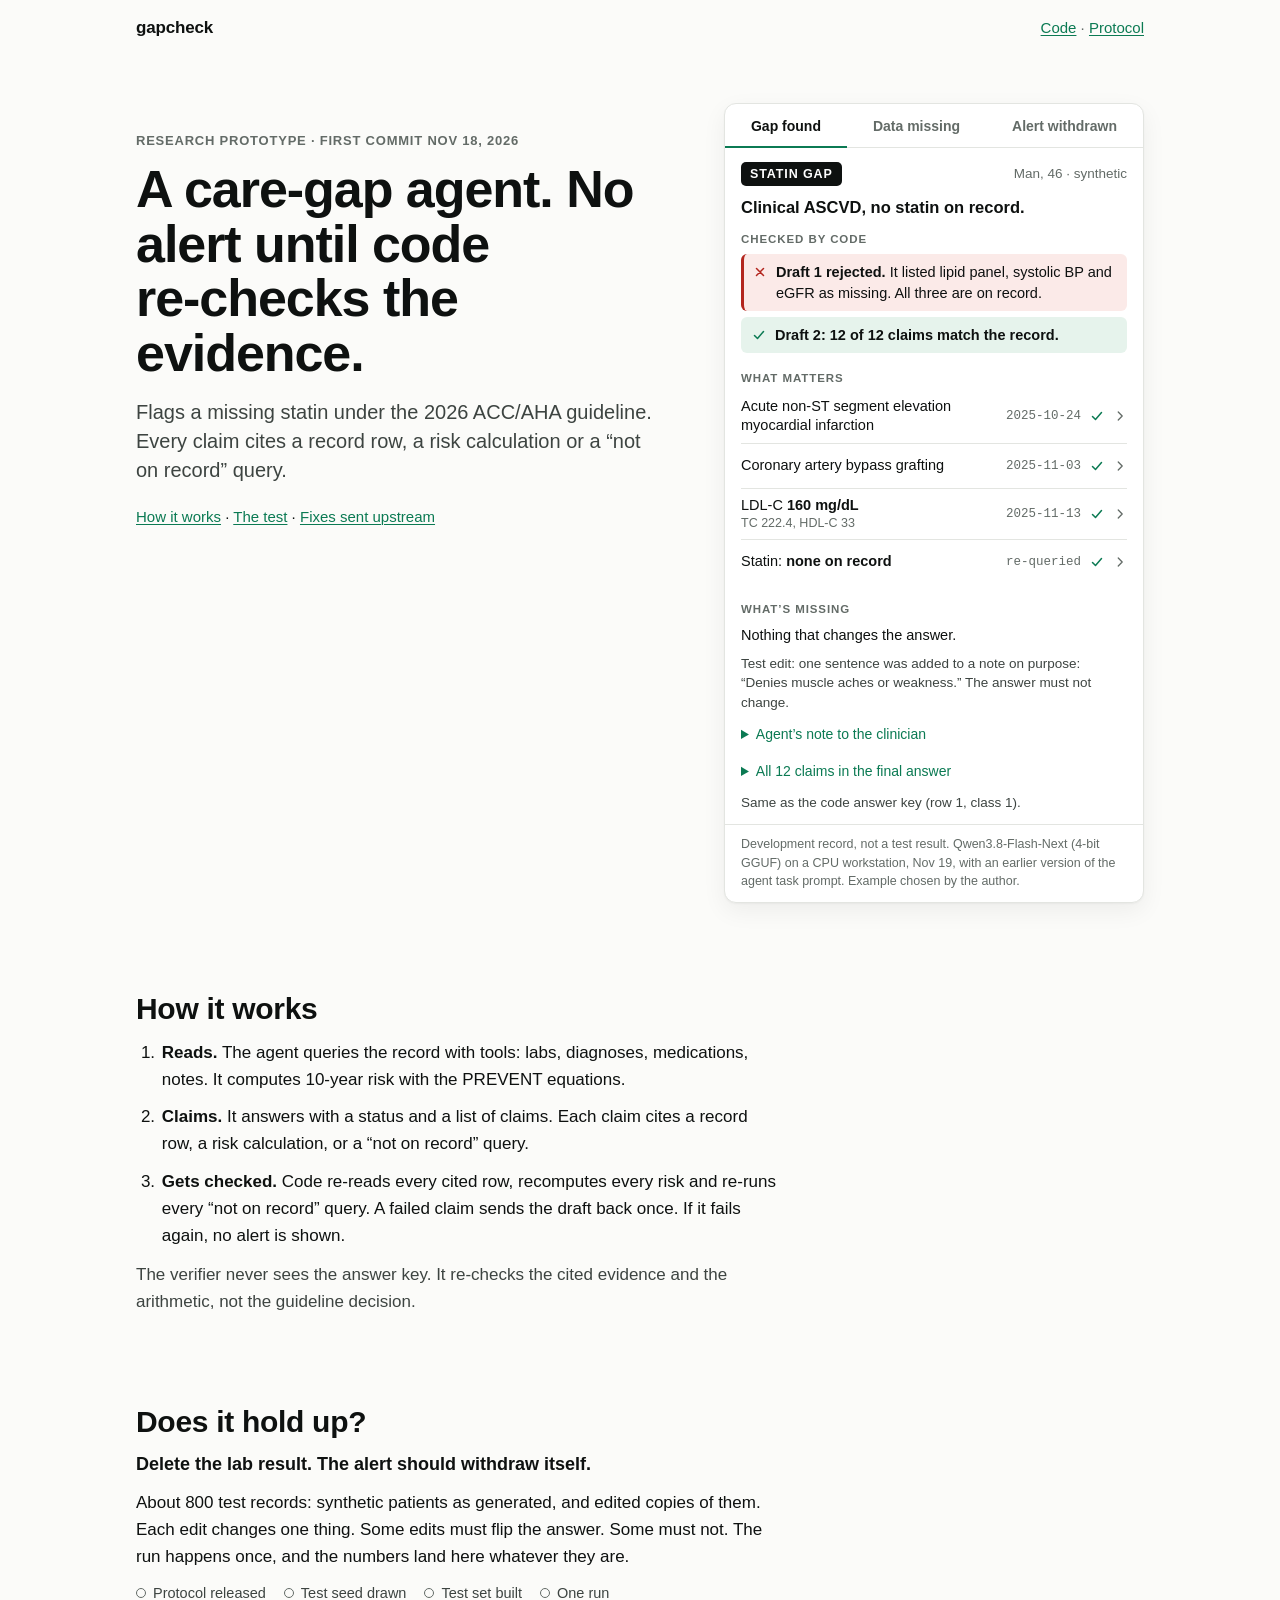
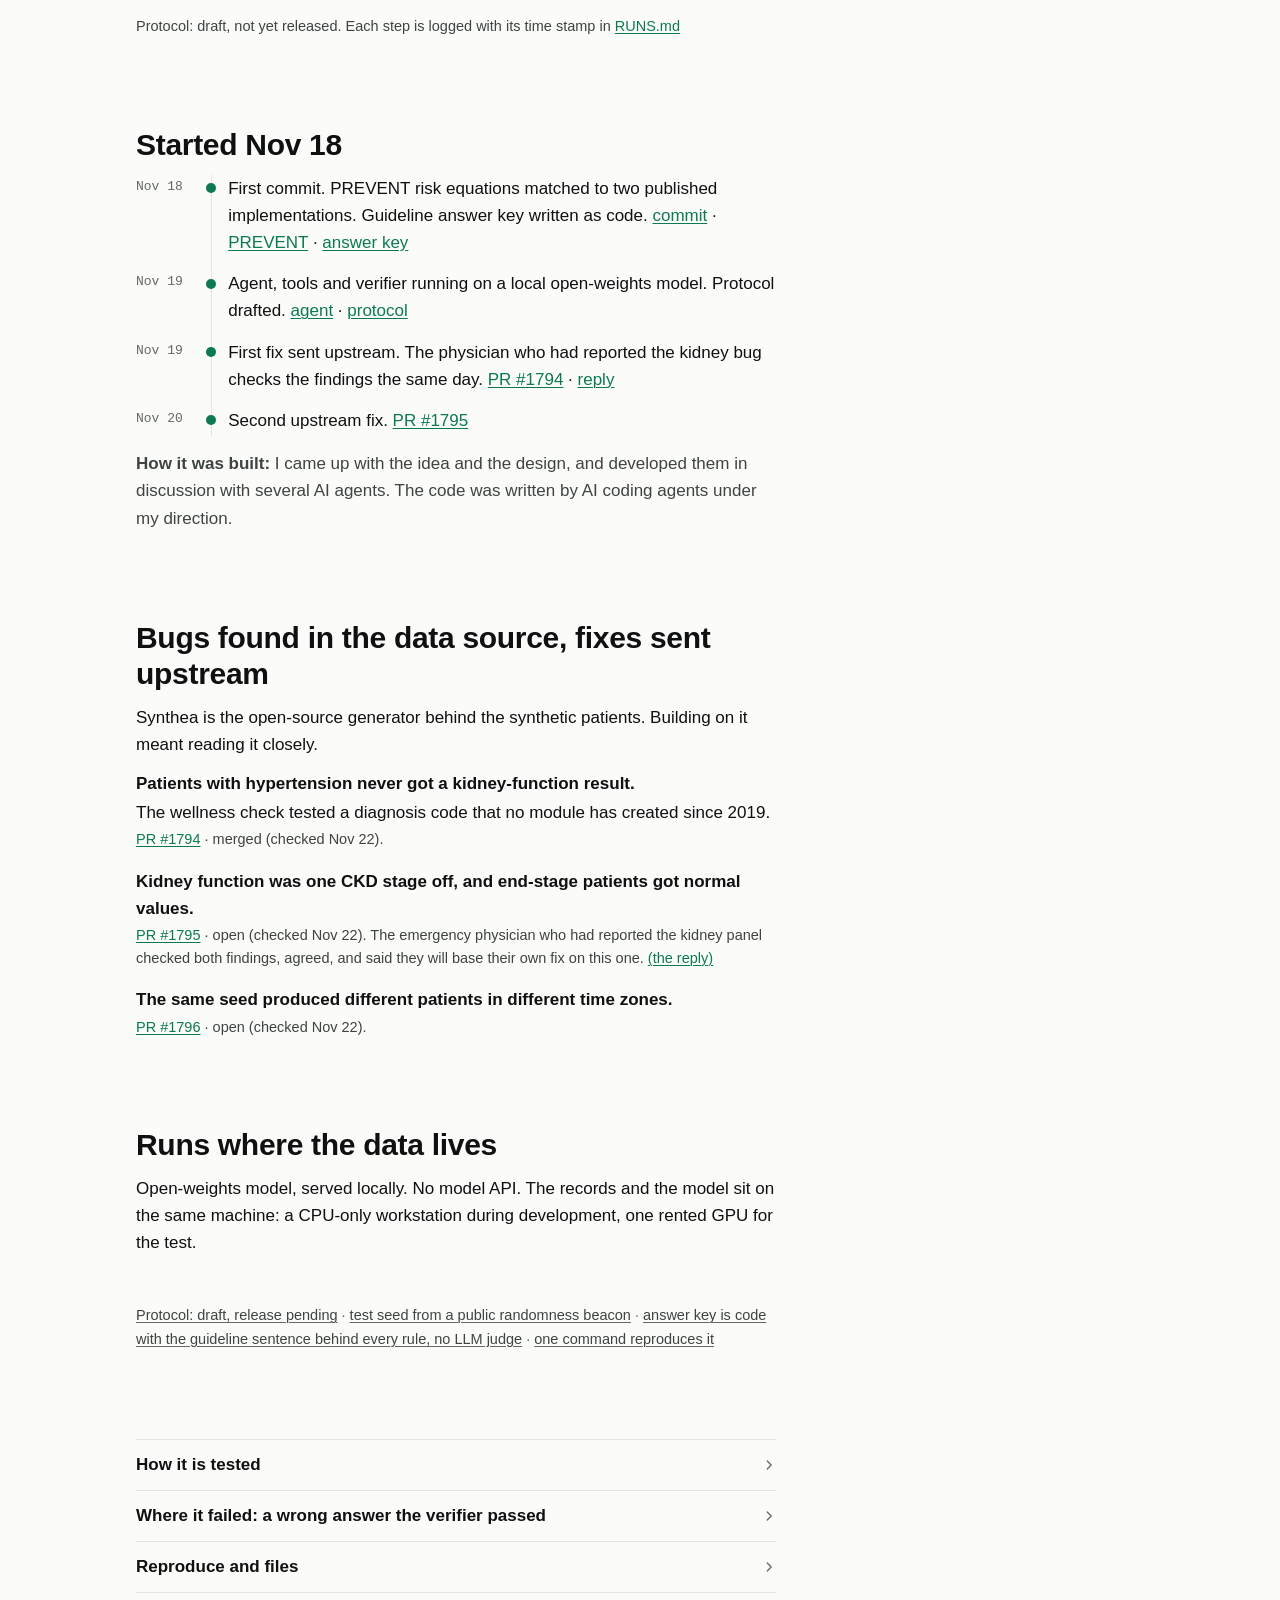
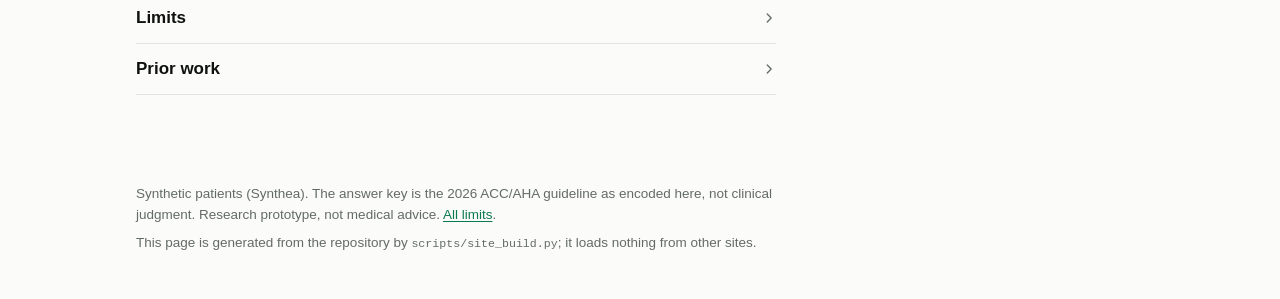
==== index.html @ f31252f8 "Project page built from main at f2f30d9 (scripts/site_build.py --strict --public)" ====
<!doctype html>
<html lang="en" data-state="preview">
<head>
<meta charset="utf-8">
<meta name="viewport" content="width=device-width, initial-scale=1">
<link rel="icon" href="data:,">
<title>gapcheck: A care-gap agent. No alert until code re-checks the evidence.</title>
<meta name="description" content="Flags a missing statin under the 2026 ACC/AHA guideline. Every claim cites a record row, a risk calculation or a “not on record” query.">
<meta name="color-scheme" content="light dark">
<meta property="og:type" content="website">
<meta property="og:title" content="A care-gap agent. No alert until code re-checks the evidence.">
<meta property="og:description" content="Flags a missing statin under the 2026 ACC/AHA guideline. Every claim cites a record row, a risk calculation or a “not on record” query.">
<meta property="og:url" content="https://starriet9.github.io/gapcheck/">
<meta property="og:image" content="https://starriet9.github.io/gapcheck/og.png">
<meta name="twitter:card" content="summary_large_image">
<style>
/* gapcheck page. System fonts; one accent (green = checked by code); red only for a
   rejected draft. Light and dark. Phone first. */
:root {
  color-scheme: light;
  --bg: #fbfbf9; --surface: #ffffff; --ink: #0e1110; --ink-2: #3d4441; --muted: #636b67;
  --line: #e3e5e1; --acc: #0b7a53; --acc-soft: #e6f3ec; --rej: #b3261e; --rej-soft: #fbeae8;
  --shadow: 0 1px 2px rgba(0,0,0,.04), 0 8px 24px rgba(0,0,0,.06);
  --f1-ink: #0e1110; --f1-ink2: #3d4441; --f1-rule: #d9dbd6; --f1-grid: #ecedea;
  --f1-R1: #6b6b6b; --f1-L1: #2a78d6; --f1-A1: #eb6834; --f1-A2: #1baf7a;
  --sans: -apple-system, BlinkMacSystemFont, "Segoe UI", Roboto, "Helvetica Neue", Arial, sans-serif;
  --mono: ui-monospace, SFMono-Regular, Menlo, Consolas, "Liberation Mono", monospace;
}
@media (prefers-color-scheme: dark) {
  :root:not([data-theme="light"]) {
    color-scheme: dark;
    --bg: #0e1110; --surface: #161a18; --ink: #eef1ee; --ink-2: #c3c9c5; --muted: #98a19c;
    --line: #2a302d; --acc: #57d19b; --acc-soft: #12301f; --rej: #ff8a80; --rej-soft: #3a1614;
    --shadow: none;
    --f1-ink: #eef1ee; --f1-ink2: #c3c9c5; --f1-rule: #343a37; --f1-grid: #222725;
    --f1-R1: #a2a29d; --f1-L1: #3987e5; --f1-A1: #d95926; --f1-A2: #199e70;
  }
}
:root[data-theme="dark"] {
  color-scheme: dark;
  --bg: #0e1110; --surface: #161a18; --ink: #eef1ee; --ink-2: #c3c9c5; --muted: #98a19c;
  --line: #2a302d; --acc: #57d19b; --acc-soft: #12301f; --rej: #ff8a80; --rej-soft: #3a1614;
  --shadow: none;
  --f1-ink: #eef1ee; --f1-ink2: #c3c9c5; --f1-rule: #343a37; --f1-grid: #222725;
  --f1-R1: #a2a29d; --f1-L1: #3987e5; --f1-A1: #d95926; --f1-A2: #199e70;
}

*, *::before, *::after { box-sizing: border-box; }
html { -webkit-text-size-adjust: 100%; }
body {
  margin: 0; background: var(--bg); color: var(--ink);
  font: 16.5px/1.55 var(--sans); overflow-wrap: break-word;
}
a { color: var(--acc); text-underline-offset: 2px; text-decoration-thickness: 1px; }
a:hover { text-decoration-thickness: 2px; }
a:focus-visible, button:focus-visible, summary:focus-visible, [tabindex]:focus-visible {
  outline: 2px solid var(--acc); outline-offset: 2px; border-radius: 4px;
}
code { font-family: var(--mono); font-size: 0.86em; }
.wrap { max-width: 1040px; margin: 0 auto; padding: 0 16px; }
.skip { position: absolute; left: -9999px; }
.skip:focus { left: 16px; top: 8px; background: var(--surface); padding: 4px 8px; z-index: 2; }
.sr { position: absolute; width: 1px; height: 1px; overflow: hidden; clip: rect(0 0 0 0); white-space: nowrap; }
.muted { color: var(--muted); }
.small { font-size: 14.5px; color: var(--ink-2); }

/* header */
.top .wrap { display: flex; align-items: baseline; gap: 4px 16px; padding-top: 14px; padding-bottom: 6px; }
.brand { font-weight: 800; color: var(--ink); text-decoration: none; margin-right: auto; letter-spacing: -0.01em; }
.top nav { font-size: 15px; color: var(--muted); }

/* hero */
.hero { padding-top: 18px; }
.eyebrow { font-size: 13px; font-weight: 600; text-transform: uppercase; letter-spacing: 0.06em;
  color: var(--muted); margin: 0 0 10px; }
.eyebrow span { white-space: nowrap; }
h1 { font-size: 34px; line-height: 1.08; font-weight: 800; letter-spacing: -0.02em; margin: 0 0 12px; }
.sub { font-size: 18px; line-height: 1.45; color: var(--ink-2); margin: 0 0 20px; }
.hero-links { display: none; font-size: 15px; }

/* card */
.card { background: var(--surface); border: 1px solid var(--line); border-radius: 12px;
  box-shadow: var(--shadow); overflow: hidden; }
.tabs { display: none; }
.card.js .tabs { display: flex; border-bottom: 1px solid var(--line); }
.tab { flex: 1 1 auto; min-width: 0; min-height: 44px; padding: 10px 6px 8px; margin-bottom: -1px;
  font: 600 14px/1.2 var(--sans); color: var(--muted); background: none; border: 0;
  border-bottom: 2px solid transparent; cursor: pointer; }
.tab[aria-selected="true"] { color: var(--ink); border-bottom-color: var(--acc); }
.tab.warn[aria-selected="true"] { color: var(--rej); border-bottom-color: var(--rej); }
.panel { padding: 14px 16px 0; }
.card:not(.js) .panel + .panel { border-top: 1px solid var(--line); }
.card.js .panel[hidden] { display: none; }
.panel-title { font-size: 13px; font-weight: 700; text-transform: uppercase; letter-spacing: 0.06em;
  color: var(--muted); margin: 0 0 10px; }
.card.js .panel-title { position: absolute; width: 1px; height: 1px; overflow: hidden; clip: rect(0 0 0 0); }
.alert-head { display: flex; justify-content: space-between; align-items: center; gap: 8px; }
.pill { background: var(--ink); color: var(--surface); font: 700 12.5px/1 var(--sans);
  letter-spacing: 0.07em; text-transform: uppercase; padding: 6px 9px 5px; border-radius: 5px; white-space: nowrap; }
.who { font-size: 13.5px; color: var(--muted); text-align: right; }
.summary { font-size: 16.5px; font-weight: 650; line-height: 1.35; margin: 10px 0 12px; }
.summary.warn { color: var(--rej); }
.band, .sec { font-size: 11.5px; font-weight: 700; text-transform: uppercase; letter-spacing: 0.08em;
  color: var(--muted); margin: 0 0 6px; }
.sec { margin: 16px 0 2px; }
.checked { margin: 0; }
.chks { list-style: none; margin: 0; padding: 0; display: grid; gap: 6px; }
.chk { display: flex; gap: 8px; align-items: flex-start; padding: 8px 10px; border-radius: 6px;
  font-size: 14.5px; line-height: 1.4; }
.chk strong { font-weight: 650; }
.chk.rej { background: var(--rej-soft); border-left: 3px solid var(--rej); padding-left: 8px; }
.chk.rej .i { color: var(--rej); }
.chk.ok { background: var(--acc-soft); }
.chk.ok .i { color: var(--acc); }
.i { width: 16px; height: 16px; flex: none; margin-top: 2px; }
.ev { list-style: none; margin: 0; padding: 0; }
.ev > li { border-top: 1px solid var(--line); }
.ev > li:first-child { border-top: 0; }
.ev summary, .fold > summary { list-style: none; cursor: pointer; }
.ev summary::-webkit-details-marker, .fold > summary::-webkit-details-marker { display: none; }
.ev summary { display: flex; align-items: center; gap: 8px; min-height: 44px; padding: 7px 0; }
.ev-name { flex: 1 1 auto; min-width: 0; font-size: 14.5px; line-height: 1.35; }
.ev-name b { font-weight: 700; }
.ev-extra { display: block; font-size: 12.5px; color: var(--muted); }
.ev-when { font: 12.5px/1.3 var(--mono); color: var(--muted); white-space: nowrap; }
.i.okc { color: var(--acc); margin-top: 0; }
.i.noc { color: var(--rej); margin-top: 0; }
.i.chev { width: 14px; height: 14px; color: var(--muted); margin-top: 0; }
details[open] > summary .chev { transform: rotate(90deg); }
.ev-more { padding: 0 0 10px; font-size: 13.5px; color: var(--ink-2); }
.ev-more p { margin: 4px 0; }
.ev-more .meta { font: 12px/1.4 var(--mono); color: var(--muted); }
.rows { list-style: none; margin: 2px 0; padding: 0; }
.rows li { margin: 2px 0; }
.rows code, .ev-more code { font-size: 12px; overflow-wrap: anywhere; }
.flag { color: var(--ink-2); }
.miss { font-size: 14.5px; margin: 6px 0; line-height: 1.45; }
.before, .edit, .key { font-size: 13.5px; color: var(--ink-2); margin: 8px 0; line-height: 1.45; }
.key.warn strong { color: var(--rej); }
details.sub { margin: 8px 0; font-size: 14px; }
details.sub > summary { cursor: pointer; color: var(--acc); padding: 4px 0; }
blockquote { margin: 4px 0 8px; padding: 8px 10px; border-left: 3px solid var(--line); background: var(--bg);
  font-size: 14px; line-height: 1.5; color: var(--ink-2); }
.claims { list-style: none; margin: 4px 0; padding: 0; }
.claims li { display: flex; gap: 6px; align-items: flex-start; padding: 2px 0; font-size: 13.5px; }
.claims .i { margin-top: 2px; }
.tag { font: 11px var(--mono); color: var(--muted); letter-spacing: 0.03em; }
.prov { font-size: 12.5px; line-height: 1.45; color: var(--muted); margin: 12px -16px 0; padding: 10px 16px 12px;
  border-top: 1px solid var(--line); }

/* sections */
.body > * { max-width: 40rem; }
.s { margin-top: 56px; }
.s-tight { margin-top: 40px; }
h2 { font-size: 24px; line-height: 1.2; font-weight: 750; letter-spacing: -0.01em; margin: 0 0 12px; }
h3 { font-size: 16.5px; margin: 16px 0 4px; }
p { margin: 0 0 12px; }
.how { padding-left: 1.4em; margin: 0 0 12px; }
.how li { margin: 0 0 10px; padding-left: 2px; }
.note { color: var(--ink-2); }
.lead { font-size: 18px; font-weight: 650; line-height: 1.4; }
.steps { list-style: none; margin: 4px 0 10px; padding: 0; display: flex; flex-wrap: wrap; gap: 6px 18px; font-size: 14.5px; color: var(--ink-2); }
.steps .dot { display: inline-block; width: 10px; height: 10px; border-radius: 50%; margin-right: 7px;
  border: 1.5px solid var(--muted); vertical-align: 0; }
.steps .done .dot { background: var(--acc); border-color: var(--acc); }
.tl { list-style: none; margin: 4px 0 14px; padding: 0; }
.tl li { display: grid; grid-template-columns: 3.6em 1fr; column-gap: 14px; }
.tl time { font: 13px/1.7 var(--mono); color: var(--muted); padding-top: 1px; }
.tl li > span { position: relative; border-left: 1.5px solid var(--line); padding: 0 0 14px 16px; }
.tl li:last-child > span { padding-bottom: 2px; }
.tl li > span::before { content: ""; position: absolute; left: -5.75px; top: 0.5em; width: 10px; height: 10px;
  border-radius: 50%; background: var(--acc); }
.disclose { color: var(--ink-2); }
.up { list-style: none; margin: 0 0 12px; padding: 0; }
.up li { margin: 0 0 16px; }
.up-f { font-weight: 650; margin: 0 0 2px; }
.up-d { margin: 0 0 2px; }
.up-m { font-size: 14.5px; color: var(--ink-2); margin: 0; }
.rigor { margin-top: 48px; font-size: 14.5px; line-height: 1.6; color: var(--muted); }
.rigor a { color: var(--ink-2); text-decoration-color: var(--muted); }
.tiles { list-style: none; margin: 8px 0 14px; padding: 0; }
.tiles li { display: grid; grid-template-columns: auto 1fr; column-gap: 14px; align-items: baseline; padding: 10px 0; }
.big { font: 800 40px/1 var(--sans); font-variant-numeric: tabular-nums; letter-spacing: -0.02em; white-space: nowrap; }
.of { font-size: 0.42em; font-weight: 600; color: var(--muted); letter-spacing: 0; }
.txt { font-size: 15px; line-height: 1.4; }
.rate { display: block; font-size: 13.5px; color: var(--muted); }
.vs { display: block; font-size: 13.5px; color: var(--ink-2); }
.primary { font-size: 15.5px; }
.rows3 { width: 100%; border-collapse: collapse; margin: 12px 0 8px; font-size: 15px; }
.rows3 th, .rows3 td { text-align: left; vertical-align: top; padding: 8px 10px 8px 0; border-top: 1px solid var(--line); }
.rows3 thead th { font-size: 13.5px; font-weight: 650; color: var(--ink-2); border-top: 0; }
.rows3 tbody th { font-weight: 650; }
.rows3 tbody th .small { display: block; font-weight: 400; }
.rows3 .rl, .rows3 .ff { display: block; }
.rows3 td { font-variant-numeric: tabular-nums; }
.weak { font-size: 15px; margin: 6px 0 12px; }
@media (max-width: 39.99rem) {
  .rows3 thead { display: none; }
  .rows3, .rows3 tbody, .rows3 tr, .rows3 th, .rows3 td { display: block; }
  .rows3 tr { border-top: 1px solid var(--line); padding: 8px 0; }
  .rows3 th, .rows3 td { border-top: 0; padding: 2px 0; }
  .rows3 td::before { content: attr(data-l) ": "; color: var(--muted); }
}
figure { margin: 8px 0; }
figure svg { width: 100%; max-width: 30rem; height: auto; display: block; }
figure svg text { font-family: var(--sans); }
.figure1 .f1t, .figure1 .f1l { font-size: 13.5px; }
.figure1 .f1g { font-size: 14px; }
.figure1 .f1a { font-size: 12.5px; }
figcaption { font-size: 14px; color: var(--ink-2); }
.user { border: 1.5px dashed var(--rej); color: var(--rej); border-radius: 6px; padding: 8px 10px;
  font-size: 14.5px; margin: 8px 0 12px; }
.user::before { content: "To be written by the author: "; font-weight: 700; }
ul.plain { padding-left: 1.2em; margin: 6px 0; }
ul.plain li { margin: 4px 0; }
.refs li { font-size: 14.5px; }
pre { background: var(--surface); border: 1px solid var(--line); border-radius: 6px; padding: 10px 12px;
  overflow-x: auto; font: 13.5px/1.5 var(--mono); }

/* folded detail */
.more { margin-top: 56px; }
.fold { border-top: 1px solid var(--line); }
.fold:last-child { border-bottom: 1px solid var(--line); }
.fold > summary { display: flex; align-items: center; justify-content: space-between; gap: 8px;
  min-height: 50px; padding: 8px 0; font-weight: 650; font-size: 17px; }
.fold-body { padding: 0 0 16px; }
.fold-body > p:first-child { margin-top: 0; }

footer { margin-top: 56px; padding: 0 0 40px; font-size: 13.5px; color: var(--muted); }
footer p { margin: 0 0 6px; max-width: 40rem; }

@media (prefers-reduced-motion: no-preference) {
  .card.js .panel:not([hidden]) { animation: fade 150ms ease-out; }
  .chev { transition: transform 150ms; }
}
@keyframes fade { from { opacity: 0.4; } to { opacity: 1; } }

@media (min-width: 40rem) {
  body { font-size: 17px; line-height: 1.6; }
  .tiles { display: grid; grid-template-columns: repeat(auto-fit, minmax(12rem, 1fr)); gap: 20px; }
  .tiles li { display: block; padding: 0; }
  .big { display: block; font-size: 48px; margin-bottom: 8px; }
}
@media (min-width: 960px) {
  .hero { display: grid; grid-template-columns: minmax(0, 1fr) 420px; column-gap: 64px; align-items: start; padding-top: 56px; }
  .hero-text { padding-top: 28px; }
  h1 { font-size: 52px; line-height: 1.05; margin-bottom: 18px; }
  .sub { font-size: 20px; }
  .hero-links { display: block; }
  h2 { font-size: 30px; }
  .s { margin-top: 88px; }
  .s-tight { margin-top: 56px; }
  .more, footer { margin-top: 88px; }
}
@media print {
  .card .tabs { display: none !important; }
  .card .panel[hidden] { display: block !important; }
  .card { box-shadow: none; }
}
</style>
</head>
<body>
<svg width="0" height="0" style="position:absolute" aria-hidden="true" focusable="false">
<symbol id="i-ok" viewBox="0 0 16 16"><path d="M3.5 8.5l3 3 6-7" fill="none" stroke="currentColor" stroke-width="1.5" stroke-linecap="round" stroke-linejoin="round"/></symbol>
<symbol id="i-no" viewBox="0 0 16 16"><path d="M4.5 4.5l7 7M11.5 4.5l-7 7" fill="none" stroke="currentColor" stroke-width="1.5" stroke-linecap="round"/></symbol>
<symbol id="i-more" viewBox="0 0 16 16"><path d="M6 3.5l4.5 4.5L6 12.5" fill="none" stroke="currentColor" stroke-width="1.5" stroke-linecap="round" stroke-linejoin="round"/></symbol>
</svg>
<a class="skip" href="#main">Skip to content</a>
<header class="top"><div class="wrap"><a class="brand" href="https://starriet9.github.io/gapcheck/">gapcheck</a><nav aria-label="Links"><a href="https://github.com/starriet9/gapcheck">Code</a> · <a href="https://github.com/starriet9/gapcheck/blob/main/PROTOCOL.md">Protocol</a></nav></div></header>
<main id="main" class="wrap">
<section class="hero" aria-labelledby="h-title"><div class="hero-text"><p class="eyebrow"><span>Research prototype</span> · <span>first commit Nov 18, 2026</span></p><h1 id="h-title">A care‑gap agent. No alert until code re‑checks the evidence.</h1><p class="sub">Flags a missing statin under the 2026 ACC/AHA guideline. Every claim cites a record row, a risk calculation or a “not on record” query.</p><p class="hero-links"><a href="#how">How it works</a> · <a href="#test">The test</a> · <a href="#upstream">Fixes sent upstream</a></p></div><div class="hero-card"><div class="card" id="card" aria-label="Example care-gap alerts from development runs"><div class="tabs" role="tablist" aria-label="Example alerts"><button type="button" role="tab" class="tab" id="tab-gap" aria-controls="panel-gap" aria-selected="true" tabindex="0">Gap found</button><button type="button" role="tab" class="tab" id="tab-missing" aria-controls="panel-missing" aria-selected="false" tabindex="-1">Data missing</button><button type="button" role="tab" class="tab" id="tab-withdrawn" aria-controls="panel-withdrawn" aria-selected="false" tabindex="-1">Alert withdrawn</button></div><section class="panel" id="panel-gap" role="tabpanel" aria-labelledby="tab-gap"><h3 class="panel-title">1. Gap found</h3><div class="alert-head"><span class="pill">Statin gap</span><span class="who">Man, 46 · synthetic</span></div><p class="summary">Clinical ASCVD, no statin on record.</p><div class="checked"><p class="band">Checked by code</p><ul class="chks"><li class="chk rej"><svg class="i " aria-hidden="true" focusable="false"><use href="#i-no"/></svg><span><strong>Draft 1 rejected.</strong> It listed lipid panel, systolic BP and eGFR as missing. All three are on record.</span></li><li class="chk ok"><svg class="i " aria-hidden="true" focusable="false"><use href="#i-ok"/></svg><span><strong>Draft 2: 12 of 12 claims match the record.</strong></span></li></ul></div><p class="sec">What matters</p><ul class="ev"><li><details><summary><span class="ev-name">Acute non-ST segment elevation myocardial infarction</span><span class="ev-when">2025-10-24</span><svg class="i okc" aria-hidden="true" focusable="false"><use href="#i-ok"/></svg><span class="sr">verified</span><svg class="i chev" aria-hidden="true" focusable="false"><use href="#i-more"/></svg></summary><div class="ev-more"><p>Record rows cited:</p><ul class="rows"><li><code>cond_aa2a9c41d9fa00e9</code> Acute non-ST segment elevation myocardial infarction · 2025-10-24</li><li><code>cond_f1b45c714036694b</code> Myocardial infarction · 2025-10-24</li><li><code>cond_33565eb984a492af</code> History of coronary artery bypass grafting · 2025-11-03</li><li><code>proc_90da397fb810306c</code> Coronary artery bypass grafting · 2025-11-03</li><li>+ 1 more rows</li></ul><p class="meta">DOCUMENTED · verifier: row re-read</p></div></details></li><li><details><summary><span class="ev-name">Coronary artery bypass grafting</span><span class="ev-when">2025-11-03</span><svg class="i okc" aria-hidden="true" focusable="false"><use href="#i-ok"/></svg><span class="sr">verified</span><svg class="i chev" aria-hidden="true" focusable="false"><use href="#i-more"/></svg></summary><div class="ev-more"><p>Record rows cited:</p><ul class="rows"><li><code>cond_aa2a9c41d9fa00e9</code> Acute non-ST segment elevation myocardial infarction · 2025-10-24</li><li><code>cond_f1b45c714036694b</code> Myocardial infarction · 2025-10-24</li><li><code>cond_33565eb984a492af</code> History of coronary artery bypass grafting · 2025-11-03</li><li><code>proc_90da397fb810306c</code> Coronary artery bypass grafting · 2025-11-03</li><li>+ 1 more rows</li></ul><p class="meta">DOCUMENTED · verifier: row re-read</p></div></details></li><li><details><summary><span class="ev-name">LDL-C <b>160 mg/dL</b><span class="ev-extra">TC 222.4, HDL-C 33</span></span><span class="ev-when">2025-11-13</span><svg class="i okc" aria-hidden="true" focusable="false"><use href="#i-ok"/></svg><span class="sr">verified</span><svg class="i chev" aria-hidden="true" focusable="false"><use href="#i-more"/></svg></summary><div class="ev-more"><p>Record rows cited:</p><ul class="rows"><li><code>obs_7e6196525bb2891f</code> Cholesterol in LDL [Mass/volume] in Serum or Plasma by Direct assay · 160 mg/dL · 2025-11-13</li><li><code>obs_a9f582dd1e80a740</code> Cholesterol in HDL [Mass/volume] in Serum or Plasma · 33 mg/dL · 2025-11-13</li><li><code>obs_da70d0656b72dbd1</code> Cholesterol [Mass/volume] in Serum or Plasma · 222.4 mg/dL · 2025-11-13</li></ul><p class="meta">DOCUMENTED · verifier: row re-read</p></div></details></li><li><details><summary><span class="ev-name">Statin: <b>none on record</b></span><span class="ev-when">re-queried</span><svg class="i okc" aria-hidden="true" focusable="false"><use href="#i-ok"/></svg><span class="sr">verified</span><svg class="i chev" aria-hidden="true" focusable="false"><use href="#i-more"/></svg></summary><div class="ev-more"><p>Fixed query: <code>statins</code>.</p><p class="meta">ABSENT · verifier: query re-run, nothing found</p></div></details></li></ul><p class="sec">What&rsquo;s missing</p><p class="miss">Nothing that changes the answer.</p><p class="edit">Test edit: one sentence was added to a note on purpose: “Denies muscle aches or weakness.” The answer must not change.</p><details class="sub"><summary>Agent&rsquo;s note to the clinician</summary><blockquote>This 46-year-old man has clinical ASCVD: NSTEMI on 2025-10-24 with CABG on 2025-11-03, and no statin is active at index, so a class 1 recommendation to start a statin applies with no documented reason for not prescribing. Latest lipids (2025-11-13) show LDL-C 160 mg/dL with TC 222.4 and HDL-C 33, supporting high-intensity statin initiation and follow-up lipid monitoring.</blockquote></details><details class="sub"><summary>All 12 claims in the final answer</summary><ul class="claims"><li><svg class="i okc" aria-hidden="true" focusable="false"><use href="#i-ok"/></svg><span class="sr">verified</span><span>Age 46 <span class="tag">DOCUMENTED</span></span></li><li><svg class="i okc" aria-hidden="true" focusable="false"><use href="#i-ok"/></svg><span class="sr">verified</span><span>Sex: male <span class="tag">DOCUMENTED</span></span></li><li><svg class="i okc" aria-hidden="true" focusable="false"><use href="#i-ok"/></svg><span class="sr">verified</span><span>Statin: none on record <span class="tag">ABSENT</span></span></li><li><svg class="i okc" aria-hidden="true" focusable="false"><use href="#i-ok"/></svg><span class="sr">verified</span><span>Clinical ASCVD: Acute non-ST segment elevation myocardial infarction + 4 more rows <span class="tag">DOCUMENTED</span></span></li><li><svg class="i okc" aria-hidden="true" focusable="false"><use href="#i-ok"/></svg><span class="sr">verified</span><span>LDL-C 160 mg/dL <span class="tag">DOCUMENTED</span></span></li><li><svg class="i okc" aria-hidden="true" focusable="false"><use href="#i-ok"/></svg><span class="sr">verified</span><span>Systolic BP 110 mm Hg <span class="tag">DOCUMENTED</span></span></li><li><svg class="i okc" aria-hidden="true" focusable="false"><use href="#i-ok"/></svg><span class="sr">verified</span><span>Smoking: Ex-smoker <span class="tag">DOCUMENTED</span></span></li><li><svg class="i okc" aria-hidden="true" focusable="false"><use href="#i-ok"/></svg><span class="sr">verified</span><span>eGFR 84.3 mL/min/1.73 m² <span class="flag">(added by <a href="https://github.com/starriet9/gapcheck/blob/main/SPEC.md#41-known-synthea-limits-measured-at-day-0-9862-adults-aged-3079-and-patches">patch P1</a>; any value from 60 to 140 gives the same answer)</span> <span class="tag">DOCUMENTED</span></span></li><li><svg class="i okc" aria-hidden="true" focusable="false"><use href="#i-ok"/></svg><span class="sr">verified</span><span>Diabetes: none on record <span class="tag">ABSENT</span></span></li><li><svg class="i okc" aria-hidden="true" focusable="false"><use href="#i-ok"/></svg><span class="sr">verified</span><span>CKD stage 3-4: none on record <span class="tag">ABSENT</span></span></li><li><svg class="i okc" aria-hidden="true" focusable="false"><use href="#i-ok"/></svg><span class="sr">verified</span><span>BP medication: none on record <span class="tag">ABSENT</span></span></li><li><svg class="i okc" aria-hidden="true" focusable="false"><use href="#i-ok"/></svg><span class="sr">verified</span><span>Documented reason not to prescribe: none in the last 365 days <span class="tag">ABSENT</span></span></li></ul></details><p class="key">Same as the code answer key (row 1, class 1).</p><p class="prov">Development record, not a test result. Qwen3.8-Flash-Next (4-bit GGUF) on a CPU workstation, Nov 19, with an earlier version of the agent task prompt. Example chosen by the author.</p></section><section class="panel" id="panel-missing" role="tabpanel" aria-labelledby="tab-missing"><h3 class="panel-title">2. Data missing</h3><div class="alert-head"><span class="pill">Statin gap</span><span class="who">Man, 72 · synthetic</span></div><p class="summary">10-year risk 10.3%, no statin on record.</p><div class="checked"><p class="band">Checked by code</p><ul class="chks"><li class="chk ok"><svg class="i " aria-hidden="true" focusable="false"><use href="#i-ok"/></svg><span><strong>14 of 14 claims match the record.</strong> Both risk values recomputed.</span></li></ul></div><p class="sec">What matters</p><ul class="ev"><li><details><summary><span class="ev-name">10-year ASCVD risk <b>10.3%</b></span><span class="ev-when">recomputed</span><svg class="i okc" aria-hidden="true" focusable="false"><use href="#i-ok"/></svg><span class="sr">verified</span><svg class="i chev" aria-hidden="true" focusable="false"><use href="#i-more"/></svg></summary><div class="ev-more"><p>PREVENT, computed twice: 10.3% as a non-smoker, 12.6% as a smoker.</p><p>Inputs: age 72, male, TC 185.8, HDL-C 62.2, SBP 142 treated, non-smoker, no diabetes, eGFR 122, no statin.</p><p class="flag">The eGFR was added by <a href="https://github.com/starriet9/gapcheck/blob/main/SPEC.md#41-known-synthea-limits-measured-at-day-0-9862-adults-aged-3079-and-patches">patch P1</a>: the generated record had none. Any value from 60 to 140 gives the same answer.</p><p class="meta">COMPUTED · verifier: risk recomputed from the cited inputs</p></div></details></li><li><details><summary><span class="ev-name">LDL-C <b>99.1 mg/dL</b><span class="ev-extra">TC 185.8, HDL-C 62.2</span></span><span class="ev-when">2025-08-19</span><svg class="i okc" aria-hidden="true" focusable="false"><use href="#i-ok"/></svg><span class="sr">verified</span><svg class="i chev" aria-hidden="true" focusable="false"><use href="#i-more"/></svg></summary><div class="ev-more"><p>Record rows cited:</p><ul class="rows"><li><code>obs_0d82c777ef6edf1c</code> Cholesterol [Mass/volume] in Serum or Plasma · 185.8 mg/dL · 2025-08-19</li><li><code>obs_59223e931c85985a</code> Cholesterol in LDL [Mass/volume] in Serum or Plasma by Direct assay · 99.1 mg/dL · 2025-08-19</li><li><code>obs_6f19234882c8839a</code> Cholesterol in HDL [Mass/volume] in Serum or Plasma · 62.2 mg/dL · 2025-08-19</li></ul><p class="meta">DOCUMENTED · verifier: row re-read</p></div></details></li><li><details><summary><span class="ev-name">Systolic BP <b>142 mm Hg</b><span class="ev-extra">on BP medication</span></span><span class="ev-when">2026-09-29</span><svg class="i okc" aria-hidden="true" focusable="false"><use href="#i-ok"/></svg><span class="sr">verified</span><svg class="i chev" aria-hidden="true" focusable="false"><use href="#i-more"/></svg></summary><div class="ev-more"><p>Record row cited:</p><ul class="rows"><li><code>obs_1b2fee065dabf374</code> Systolic Blood Pressure · 142 mm[Hg] · 2026-09-29</li></ul><p class="meta">DOCUMENTED · verifier: row re-read</p></div></details></li><li><details><summary><span class="ev-name">Statin: <b>none on record</b></span><span class="ev-when">re-queried</span><svg class="i okc" aria-hidden="true" focusable="false"><use href="#i-ok"/></svg><span class="sr">verified</span><svg class="i chev" aria-hidden="true" focusable="false"><use href="#i-more"/></svg></summary><div class="ev-more"><p>Fixed query: <code>statins</code>.</p><p class="meta">ABSENT · verifier: query re-run, nothing found</p></div></details></li></ul><p class="sec">What&rsquo;s missing</p><p class="miss"><strong>Smoking status.</strong> The agent computed the risk both ways: 10.3% if non-smoker, 12.6% if smoker. Both are at or above 10%, so the gap stands.</p><p class="edit">Test edit: every smoking-status entry was deleted from this record on purpose (68 rows; mentions removed from 152 notes). The answer must not change.</p><details class="sub"><summary>Agent&rsquo;s note to the clinician</summary><blockquote>This 72-year-old man has no clinical ASCVD, diabetes or CKD and no active statin, with a latest lipid panel (2025-08-19) of TC 185.8, HDL-C 62.2 and LDL-C 99.1 mg/dL and treated SBP 142 mm Hg, giving a 10-year PREVENT ASCVD risk of 10.3% (12.6% if a current smoker) — at or above the 10% threshold for a class 1 recommendation to start high-intensity statin therapy. No documented reason for not prescribing was found, so this is a GAP; smoking status is missing from the record and should be captured, though the risk exceeds 10% either way.</blockquote></details><details class="sub"><summary>All 14 claims in the final answer</summary><ul class="claims"><li><svg class="i okc" aria-hidden="true" focusable="false"><use href="#i-ok"/></svg><span class="sr">verified</span><span>Age 72 <span class="tag">DOCUMENTED</span></span></li><li><svg class="i okc" aria-hidden="true" focusable="false"><use href="#i-ok"/></svg><span class="sr">verified</span><span>Sex: male <span class="tag">DOCUMENTED</span></span></li><li><svg class="i okc" aria-hidden="true" focusable="false"><use href="#i-ok"/></svg><span class="sr">verified</span><span>Statin: none on record <span class="tag">ABSENT</span></span></li><li><svg class="i okc" aria-hidden="true" focusable="false"><use href="#i-ok"/></svg><span class="sr">verified</span><span>Clinical ASCVD: none on record <span class="tag">ABSENT</span></span></li><li><svg class="i okc" aria-hidden="true" focusable="false"><use href="#i-ok"/></svg><span class="sr">verified</span><span>Diabetes: none on record <span class="tag">ABSENT</span></span></li><li><svg class="i okc" aria-hidden="true" focusable="false"><use href="#i-ok"/></svg><span class="sr">verified</span><span>CKD stage 3-4: none on record <span class="tag">ABSENT</span></span></li><li><svg class="i okc" aria-hidden="true" focusable="false"><use href="#i-ok"/></svg><span class="sr">verified</span><span>LDL-C 99.1 mg/dL <span class="tag">DOCUMENTED</span></span></li><li><svg class="i okc" aria-hidden="true" focusable="false"><use href="#i-ok"/></svg><span class="sr">verified</span><span>Systolic BP 142 mm Hg <span class="tag">DOCUMENTED</span></span></li><li><svg class="i okc" aria-hidden="true" focusable="false"><use href="#i-ok"/></svg><span class="sr">verified</span><span>BP medication: verapamil hydrochloride 80 MG Oral Tablet [Calan] <span class="tag">DOCUMENTED</span></span></li><li><svg class="i okc" aria-hidden="true" focusable="false"><use href="#i-ok"/></svg><span class="sr">verified</span><span>eGFR 122 mL/min/1.73 m² <span class="flag">(added by <a href="https://github.com/starriet9/gapcheck/blob/main/SPEC.md#41-known-synthea-limits-measured-at-day-0-9862-adults-aged-3079-and-patches">patch P1</a>; any value from 60 to 140 gives the same answer)</span> <span class="tag">DOCUMENTED</span></span></li><li><svg class="i okc" aria-hidden="true" focusable="false"><use href="#i-ok"/></svg><span class="sr">verified</span><span>Smoking status: none on record <span class="tag">ABSENT</span></span></li><li><svg class="i okc" aria-hidden="true" focusable="false"><use href="#i-ok"/></svg><span class="sr">verified</span><span>10-year ASCVD risk 10.3% <span class="tag">COMPUTED</span></span></li><li><svg class="i okc" aria-hidden="true" focusable="false"><use href="#i-ok"/></svg><span class="sr">verified</span><span>10-year ASCVD risk 12.6% <span class="tag">COMPUTED</span></span></li><li><svg class="i okc" aria-hidden="true" focusable="false"><use href="#i-ok"/></svg><span class="sr">verified</span><span>Documented reason not to prescribe: none in the last 365 days <span class="tag">ABSENT</span></span></li></ul></details><p class="key">Same as the code answer key (row 8, class 1).</p><p class="prov">Development record, not a test result. Qwen3.8-Flash-Next (4-bit GGUF) on one rented GPU, Nov 20. Example chosen by the author.</p></section><section class="panel" id="panel-withdrawn" role="tabpanel" aria-labelledby="tab-withdrawn"><h3 class="panel-title">3. Alert withdrawn</h3><div class="alert-head"><span class="pill">No call</span><span class="who">Man, 72 · synthetic</span></div><p class="summary">Cannot determine: lipid panel not on record.</p><div class="checked"><p class="band">Checked by code</p><ul class="chks"><li class="chk ok"><svg class="i " aria-hidden="true" focusable="false"><use href="#i-ok"/></svg><span><strong>11 of 11 claims match the record.</strong></span></li></ul></div><p class="sec">What matters</p><ul class="ev"><li><details><summary><span class="ev-name">Systolic BP <b>142 mm Hg</b><span class="ev-extra">on BP medication</span></span><span class="ev-when">2026-09-29</span><svg class="i okc" aria-hidden="true" focusable="false"><use href="#i-ok"/></svg><span class="sr">verified</span><svg class="i chev" aria-hidden="true" focusable="false"><use href="#i-more"/></svg></summary><div class="ev-more"><p>Record row cited:</p><ul class="rows"><li><code>obs_1b2fee065dabf374</code> Systolic Blood Pressure · 142 mm[Hg] · 2026-09-29</li></ul><p class="meta">DOCUMENTED · verifier: row re-read</p></div></details></li><li><details><summary><span class="ev-name">Smoking: <b>Never smoked tobacco</b></span><span class="ev-when">2026-09-29</span><svg class="i okc" aria-hidden="true" focusable="false"><use href="#i-ok"/></svg><span class="sr">verified</span><svg class="i chev" aria-hidden="true" focusable="false"><use href="#i-more"/></svg></summary><div class="ev-more"><p>Record row cited:</p><ul class="rows"><li><code>obs_e2ec0ae2d0837ccd</code> Tobacco smoking status · Never smoked tobacco (finding) · 2026-09-29</li></ul><p class="meta">DOCUMENTED · verifier: row re-read</p></div></details></li><li><details><summary><span class="ev-name">Statin: <b>none on record</b></span><span class="ev-when">re-queried</span><svg class="i okc" aria-hidden="true" focusable="false"><use href="#i-ok"/></svg><span class="sr">verified</span><svg class="i chev" aria-hidden="true" focusable="false"><use href="#i-more"/></svg></summary><div class="ev-more"><p>Fixed query: <code>statins</code>.</p><p class="meta">ABSENT · verifier: query re-run, nothing found</p></div></details></li></ul><p class="sec">What&rsquo;s missing</p><p class="miss"><strong>Lipid panel.</strong> Without it the 10-year risk cannot be computed.</p><p class="before">Before the edit, on the unedited record, the same agent said: <strong>STATIN GAP</strong>, risk 10.3%.</p><p class="edit">Test edit: every lipid result was deleted from this record on purpose (52 rows; mentions removed from 13 notes). The answer must change.</p><details class="sub"><summary>Agent&rsquo;s note to the clinician</summary><blockquote>This 72-year-old man has no active statin, no clinical ASCVD, no diabetes and no CKD, but no lipid panel (TC, HDL-C, LDL-C) is on record at any point, so neither an LDL-based rule nor a PREVENT risk can be applied. Obtain a fasting or nonfasting lipid panel to determine whether a statin is indicated; his SBP of 142 mmHg on verapamil and never-smoking status are otherwise documented.</blockquote></details><details class="sub"><summary>All 11 claims in the final answer</summary><ul class="claims"><li><svg class="i okc" aria-hidden="true" focusable="false"><use href="#i-ok"/></svg><span class="sr">verified</span><span>Age 72 <span class="tag">DOCUMENTED</span></span></li><li><svg class="i okc" aria-hidden="true" focusable="false"><use href="#i-ok"/></svg><span class="sr">verified</span><span>Sex: male <span class="tag">DOCUMENTED</span></span></li><li><svg class="i okc" aria-hidden="true" focusable="false"><use href="#i-ok"/></svg><span class="sr">verified</span><span>Statin: none on record <span class="tag">ABSENT</span></span></li><li><svg class="i okc" aria-hidden="true" focusable="false"><use href="#i-ok"/></svg><span class="sr">verified</span><span>Clinical ASCVD: none on record <span class="tag">ABSENT</span></span></li><li><svg class="i okc" aria-hidden="true" focusable="false"><use href="#i-ok"/></svg><span class="sr">verified</span><span>Diabetes: none on record <span class="tag">ABSENT</span></span></li><li><svg class="i okc" aria-hidden="true" focusable="false"><use href="#i-ok"/></svg><span class="sr">verified</span><span>CKD stage 3-4: none on record <span class="tag">ABSENT</span></span></li><li><svg class="i okc" aria-hidden="true" focusable="false"><use href="#i-ok"/></svg><span class="sr">verified</span><span>Lipid panel: none on record <span class="tag">ABSENT</span></span></li><li><svg class="i okc" aria-hidden="true" focusable="false"><use href="#i-ok"/></svg><span class="sr">verified</span><span>Systolic BP 142 mm Hg <span class="tag">DOCUMENTED</span></span></li><li><svg class="i okc" aria-hidden="true" focusable="false"><use href="#i-ok"/></svg><span class="sr">verified</span><span>Smoking: Never smoked tobacco <span class="tag">DOCUMENTED</span></span></li><li><svg class="i okc" aria-hidden="true" focusable="false"><use href="#i-ok"/></svg><span class="sr">verified</span><span>eGFR 122 mL/min/1.73 m² <span class="flag">(added by <a href="https://github.com/starriet9/gapcheck/blob/main/SPEC.md#41-known-synthea-limits-measured-at-day-0-9862-adults-aged-3079-and-patches">patch P1</a>; any value from 60 to 140 gives the same answer)</span> <span class="tag">DOCUMENTED</span></span></li><li><svg class="i okc" aria-hidden="true" focusable="false"><use href="#i-ok"/></svg><span class="sr">verified</span><span>BP medication: verapamil hydrochloride 80 MG Oral Tablet [Calan] <span class="tag">DOCUMENTED</span></span></li></ul></details><p class="key">Same as the code answer key (cannot determine, lipid panel missing).</p><p class="prov">Development record, not a test result. Qwen3.8-Flash-Next (4-bit GGUF) on one rented GPU, Nov 20. Example chosen by the author.</p></section></div></div></section>
<div class="body">
<section class="s" id="how" aria-labelledby="h-how"><h2 id="h-how">How it works</h2><ol class="how"><li><strong>Reads.</strong> The agent queries the record with tools: labs, diagnoses, medications, notes. It computes 10-year risk with the PREVENT equations.</li><li><strong>Claims.</strong> It answers with a status and a list of claims. Each claim cites a record row, a risk calculation, or a “not on record” query.</li><li><strong>Gets checked.</strong> Code re-reads every cited row, recomputes every risk and re-runs every “not on record” query. A failed claim sends the draft back once. If it fails again, no alert is shown.</li></ol><p class="note">The verifier never sees the answer key. It re-checks the cited evidence and the arithmetic, not the guideline decision.</p></section>
<section class="s" id="test" aria-labelledby="h-test"><h2 id="h-test">Does it hold up?</h2><p class="lead">Delete the lab result. The alert should withdraw itself.</p><p>About 800 test records: synthetic patients as generated, and edited copies of them. Each edit changes one thing. Some edits must flip the answer. Some must not. The run happens once, and the numbers land here whatever they are.</p><ol class="steps" aria-label="Test steps"><li><span class="dot" aria-hidden="true"></span>Protocol released<span class="sr"> (not yet)</span></li><li><span class="dot" aria-hidden="true"></span>Test seed drawn<span class="sr"> (not yet)</span></li><li><span class="dot" aria-hidden="true"></span>Test set built<span class="sr"> (not yet)</span></li><li><span class="dot" aria-hidden="true"></span>One run<span class="sr"> (not yet)</span></li></ol><p class="small muted">Protocol: draft, not yet released. Each step is logged with its time stamp in <a href="https://github.com/starriet9/gapcheck/blob/main/RUNS.md">RUNS.md</a></p></section>
<section class="s" id="timeline" aria-labelledby="h-tl"><h2 id="h-tl">Started Nov 18</h2><ol class="tl"><li><time datetime="2026-11-18">Nov 18</time><span>First commit. PREVENT risk equations matched to two published implementations. Guideline answer key written as code. <a href="https://github.com/starriet9/gapcheck/commit/24dd7b3f9827656913c5e1a7b336f342e0ca8cf7">commit</a> · <a href="https://github.com/starriet9/gapcheck/commit/0b43a9346080615890ee2c8e900ac2753f934850">PREVENT</a> · <a href="https://github.com/starriet9/gapcheck/commit/da51aa725ace57d7901feafdb83fd4bc62f4d461">answer key</a></span></li><li><time datetime="2026-11-19">Nov 19</time><span>Agent, tools and verifier running on a local open-weights model. Protocol drafted. <a href="https://github.com/starriet9/gapcheck/commit/9c572540e547429abcf2ca63887fc8477655f9d5">agent</a> · <a href="https://github.com/starriet9/gapcheck/commit/98277578dc8fe7ce80f8ddd43b9416a60c148f54">protocol</a></span></li><li><time datetime="2026-11-19">Nov 19</time><span>First fix sent upstream. The physician who had reported the kidney bug checks the findings the same day. <a href="https://github.com/synthetichealth/synthea/pull/1794">PR #1794</a> · <a href="https://github.com/synthetichealth/synthea/issues/1793#issuecomment-7015390260">reply</a></span></li><li><time datetime="2026-11-20">Nov 20</time><span>Second upstream fix. <a href="https://github.com/synthetichealth/synthea/pull/1795">PR #1795</a></span></li></ol><p class="disclose"><strong>How it was built:</strong> I came up with the idea and the design, and developed them in discussion with several AI agents. The code was written by AI coding agents under my direction.</p></section>
<section class="s" id="upstream" aria-labelledby="h-up"><h2 id="h-up">Bugs found in the data source, fixes sent upstream</h2><p>Synthea is the open-source generator behind the synthetic patients. Building on it meant reading it closely.</p><ul class="up"><li><p class="up-f">Patients with hypertension never got a kidney-function result.</p><p class="up-d">The wellness check tested a diagnosis code that no module has created since 2019.</p><p class="up-m"><a href="https://github.com/synthetichealth/synthea/pull/1794">PR #1794</a> · merged (checked Nov 22).</p></li><li><p class="up-f">Kidney function was one CKD stage off, and end-stage patients got normal values.</p><p class="up-m"><a href="https://github.com/synthetichealth/synthea/pull/1795">PR #1795</a> · open (checked Nov 22). The emergency physician who had reported the kidney panel checked both findings, agreed, and said they will base their own fix on this one. <a href="https://github.com/synthetichealth/synthea/issues/1793#issuecomment-7015390260">(the reply)</a></p></li><li><p class="up-f">The same seed produced different patients in different time zones.</p><p class="up-m"><a href="https://github.com/synthetichealth/synthea/pull/1796">PR #1796</a> · open (checked Nov 22).</p></li></ul></section>
<section class="s" id="deploy" aria-labelledby="h-dep"><h2 id="h-dep">Runs where the data lives</h2><p>Open-weights model, served locally. No model API. The records and the model sit on the same machine: a CPU-only workstation during development, one rented GPU for the test.</p></section>
<p class="rigor"><a href="https://github.com/starriet9/gapcheck/blob/main/PROTOCOL.md">Protocol: draft, release pending</a> · <a href="https://github.com/starriet9/gapcheck/blob/main/RUNS.md#2-beacon-pulse-and-test-seed">test seed from a public randomness beacon</a> · <a href="https://github.com/starriet9/gapcheck/blob/main/reports/oracle_rules.md">answer key is code with the guideline sentence behind every rule, no LLM judge</a> · <a href="https://github.com/starriet9/gapcheck/blob/main/docs/REPRODUCE.md">one command reproduces it</a></p>


<section class="more" aria-label="More detail"><details class="fold" id="more-tested"><summary><span>How it is tested</span><svg class="i chev" aria-hidden="true" focusable="false"><use href="#i-more"/></svg></summary><div class="fold-body"><p>Ground truth comes from the guideline written as a decision table in code, plus a ledger of every edit. No LLM grades any output. <a href="https://github.com/starriet9/gapcheck/blob/main/reports/oracle_rules.md">The decision table, with guideline quotes</a>.</p><p class="small"><strong>C0 clean</strong>: no edit; correct is the answer-key label.</p><h3>Edits that must change the answer</h3><ul class="plain"><li><strong>C1 deciding fact deleted</strong> &rarr; CANNOT_DETERMINE with the deleted input in <code>missing</code>. <span class="small">Tests: noticing versus filling in.</span></li><li><strong>C3a reason only in a note</strong> &rarr; DOCUMENTED_REASON. <span class="small">Tests: where structured rules are blind.</span></li><li><strong>C5 threshold twin</strong> &rarr; The new oracle label. <span class="small">Tests: computing versus guessing.</span></li></ul><h3>Edits that must not change it</h3><ul class="plain"><li><strong>C2a non-deciding fact deleted</strong> &rarr; Unchanged. <span class="small">Tests: over-abstention.</span></li><li><strong>C2b non-deciding fact deleted, PREVENT still needed</strong> &rarr; Unchanged. <span class="small">Tests: over-abstention when abstaining is tempting.</span></li><li><strong>C3b reason where it does not matter</strong> &rarr; Unchanged. <span class="small">Tests: reason sentence alone does not decide.</span></li><li><strong>C4 distractor in a note</strong> &rarr; Unchanged. <span class="small">Tests: keyword-triggered errors.</span></li></ul><details class="sub"><summary>What each edit does</summary><ul class="plain"><li><strong>C1 deciding fact deleted.</strong> Every instance of one open-world input (lipid panel, SBP, smoking status) removed, where it is deciding. <span class="small">Applied to: S2, S4, S5.</span></li><li><strong>C2a non-deciding fact deleted.</strong> Same deletion where an earlier row makes the input irrelevant. <span class="small">Applied to: S1, S3, ON_THERAPY patients.</span></li><li><strong>C2b non-deciding fact deleted, PREVENT still needed.</strong> Smoking status deleted where the label is the same for both values (for example S4 at risk ≥ 5% either way). <span class="small">Applied to: S4, S5.</span></li><li><strong>C3a reason only in a note.</strong> One sentence states a reason (sec. 3.3) in a note chosen at random within 365 days of index. Structured data unchanged.. <span class="small">Applied to: GAP patients.</span></li><li><strong>C3b reason where it does not matter.</strong> Same sentence. <span class="small">Applied to: NOT_INDICATED patients.</span></li><li><strong>C4 distractor in a note.</strong> Negation ("denies muscle aches"), a relative's statin, "statin discussed, will revisit next visit" (reported on its own line), "fatty liver, liver tests stable". <span class="small">Applied to: GAP and NOT_INDICATED patients.</span></li><li><strong>C5 threshold twin.</strong> One value moved across a cut: LDL-C of the latest panel 185 ↔ 195 (TC moved by the same amount); SBP or TC moved so risk crosses 5% or 3%; or every smoking row in the 3 years before index set to "Smokes tobacco daily". <span class="small">Applied to: S2, S4, S5 and near-threshold patients.</span></li></ul></details><h3>The five systems</h3><ul class="plain"><li><strong>R0</strong> The oracle on structured data only (no notes).</li><li><strong>R1</strong> R0 plus keyword and regular-expression rules over notes for reasons, with simple negation handling.</li><li><strong>L1</strong> One model call on a serialized record, with <code>prevent_risk</code> as its only tool (at most two tool rounds).</li><li><strong>A1</strong> Tool-using agent.</li><li><strong>A2</strong> A1 plus the code verifier (sec.</li></ul></div></details><details class="fold" id="more-failed"><summary><span>Where it failed: a wrong answer the verifier passed</span><svg class="i chev" aria-hidden="true" focusable="false"><use href="#i-more"/></svg></summary><div class="fold-body"><p class="small">Man, 72 · synthetic. Test edit: every smoking-status entry was deleted from this record on purpose (68 rows; mentions removed from 152 notes). The answer must not change.</p><p>The agent answered DISCUSS by row 6 (Age 76–79, no ASCVD, no diabetes, LDL-C &lt; 190), but the patient is 72, and it never called the risk calculator. Every claim it made was on record, so all 11 passed the verifier: the verifier checks facts and arithmetic, not which row applies. The code answer key says STATIN GAP (row 8, class 1). A later run with a revised agent task prompt answered STATIN GAP by row 8, the same as the answer key (the “Data missing” example above).</p><p class="prov">Development record, not a test result. Qwen3.8-Flash-Next (4-bit GGUF) on a CPU workstation, Nov 19, with an earlier version of the agent task prompt. Example chosen by the author.</p></div></details><details class="fold" id="more-files"><summary><span>Reproduce and files</span><svg class="i chev" aria-hidden="true" focusable="false"><use href="#i-more"/></svg></summary><div class="fold-body"><pre><code>make reproduce
make verify</code></pre><ul class="plain"><li><a href="https://github.com/starriet9/gapcheck/blob/main/PROTOCOL.md">Protocol</a></li><li><a href="https://github.com/starriet9/gapcheck/blob/main/RUNS.md">Run log (release, seed, test set, runs)</a></li><li><a href="https://github.com/starriet9/gapcheck/blob/main/DEVIATIONS.md">Deviations from the protocol</a></li><li><a href="https://github.com/starriet9/gapcheck/blob/main/docs/TRIPOD-LLM.md">TRIPOD-LLM checklist</a></li><li><a href="https://github.com/starriet9/gapcheck/blob/main/reports/oracle_rules.md">Answer key: decision table with guideline quotes</a></li><li><a href="https://github.com/starriet9/gapcheck/blob/main/SPEC.md">Design specification</a></li><li><a href="https://github.com/starriet9/gapcheck/blob/main/docs/REPRODUCE.md">How to reproduce</a></li><li>Test set and model outputs <span class="muted">(released with the results)</span></li></ul></div></details><details class="fold" id="more-limits"><summary><span>Limits</span><svg class="i chev" aria-hidden="true" focusable="false"><use href="#i-more"/></svg></summary><div class="fold-body"><ul class="plain"><li>The test-case mix is designed, so no count is a prevalence.</li><li>Notes are templated and favor keyword rules.</li><li>Lipid and eGFR values are generator values, not physiological measurements.</li></ul><p class="small"><a href="https://github.com/starriet9/gapcheck/blob/main/SPEC.md#11-limits-fixed-text-for-readme-dashboard-and-write-up">All limits (SPEC sec. 11)</a></p></div></details><details class="fold" id="more-prior"><summary><span>Prior work</span><svg class="i chev" aria-hidden="true" focusable="false"><use href="#i-more"/></svg></summary><div class="fold-body"><p>None of the parts is new on its own. This project extends counterfactual evaluation of clinical agents (Turk 2026) to one preventive-care decision: statin initiation under the 2026 ACC/AHA guideline, PREVENT-based.</p><ul class="plain refs"><li>Counterfactual, pre-registered edits to chronological patient packets, with a tool-using agent: Turk 2026, "Counterfactual Evaluation Reveals Hidden Capability Profiles in Clinical LLMs and Agents", <a href="https://arxiv.org/abs/2605.30590">arXiv 2605.30590</a> (oncology tumor-board cases).</li><li>Claim-level evidence grounding and an "Indeterminate: Lack of Data" verdict over longitudinal EHR data, with adjudicated reference verdicts: CliniCARE-Bench, <a href="https://arxiv.org/abs/2608.07796">arXiv 2608.07796</a>.</li><li>Paired act/abstain twins outside medicine: AgentAbstain, <a href="https://arxiv.org/abs/2607.10059">arXiv 2607.10059</a>.</li><li>Counterfactual perturbation of clinical notes without agents: DeVisE, <a href="https://arxiv.org/abs/2506.15339">arXiv 2506.15339</a>.</li><li>Agent benchmarks on EHR environments: MedAgentBench (<a href="https://arxiv.org/abs/2501.14654">arXiv 2501.14654</a>), PhysicianBench (<a href="https://arxiv.org/abs/2605.02240">arXiv 2605.02240</a>).</li><li>Reasons for statin non-use live in notes: Sarraju et al., Commun Med 2022;2:88; Gobbel et al., Am J Prev Cardiol 2022;9:100300.</li></ul><p class="small"><a href="https://github.com/starriet9/gapcheck/blob/main/SPEC.md#2-prior-work-and-what-this-adds">What this adds (SPEC sec. 2)</a></p></div></details></section>
</div>
</main>
<footer><div class="wrap"><p>Synthetic patients (Synthea). The answer key is the 2026 ACC/AHA guideline as encoded here, not clinical judgment. Research prototype, not medical advice. <a href="https://github.com/starriet9/gapcheck/blob/main/SPEC.md#11-limits-fixed-text-for-readme-dashboard-and-write-up">All limits</a>.</p><p class="muted">This page is generated from the repository by <code>scripts/site_build.py</code>; it loads nothing from other sites.</p></div></footer>
<script>
/* Alert card: three examples as tabs. Without this script all three are shown
   one under the other. Nothing moves on its own. ?tab=N (0-2) opens tab N. */
(function () {
  "use strict";
  var card = document.getElementById("card");
  if (!card) return;
  var tabs = Array.prototype.slice.call(card.querySelectorAll('[role="tab"]'));
  var panels = Array.prototype.slice.call(card.querySelectorAll('[role="tabpanel"]'));
  if (!tabs.length || tabs.length !== panels.length) return;
  var i = 0;

  function show(n, focus) {
    i = (n % tabs.length + tabs.length) % tabs.length;
    for (var k = 0; k < tabs.length; k++) {
      var on = k === i;
      tabs[k].setAttribute("aria-selected", on ? "true" : "false");
      tabs[k].tabIndex = on ? 0 : -1;
      panels[k].hidden = !on;
    }
    if (focus) tabs[i].focus();
  }

  card.classList.add("js");
  panels.forEach(function (p) { p.tabIndex = 0; });
  tabs.forEach(function (t, k) {
    t.addEventListener("click", function () { show(k); });
  });
  card.querySelector('[role="tablist"]').addEventListener("keydown", function (e) {
    var n = { ArrowRight: i + 1, ArrowLeft: i - 1, Home: 0, End: tabs.length - 1 }[e.key];
    if (n === undefined) return;
    e.preventDefault();
    show(n, true);
  });
  var m = /[?&]tab=(\d)/.exec(window.location.search);
  show(m ? parseInt(m[1], 10) : 0);
  window.gapcheckCard = { show: function (n) { show(n); } };
})();
</script>
</body>
</html>
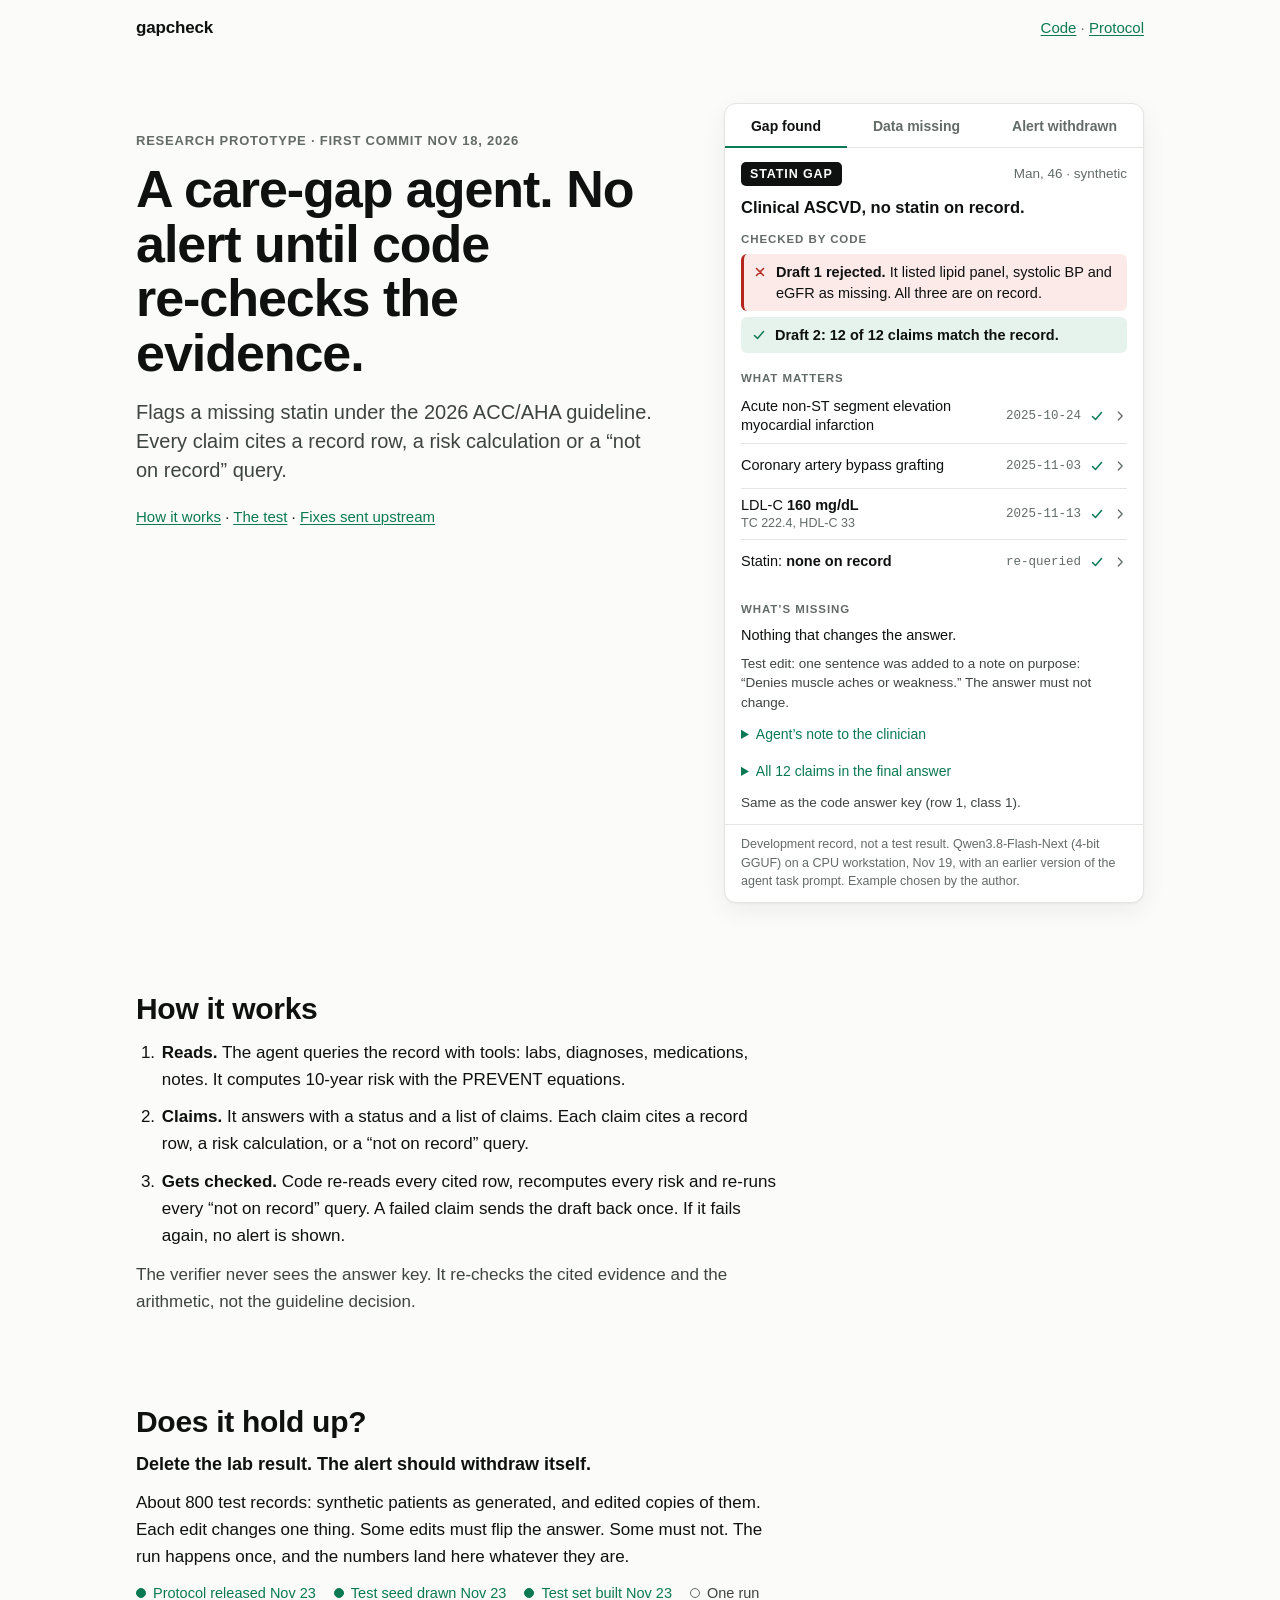
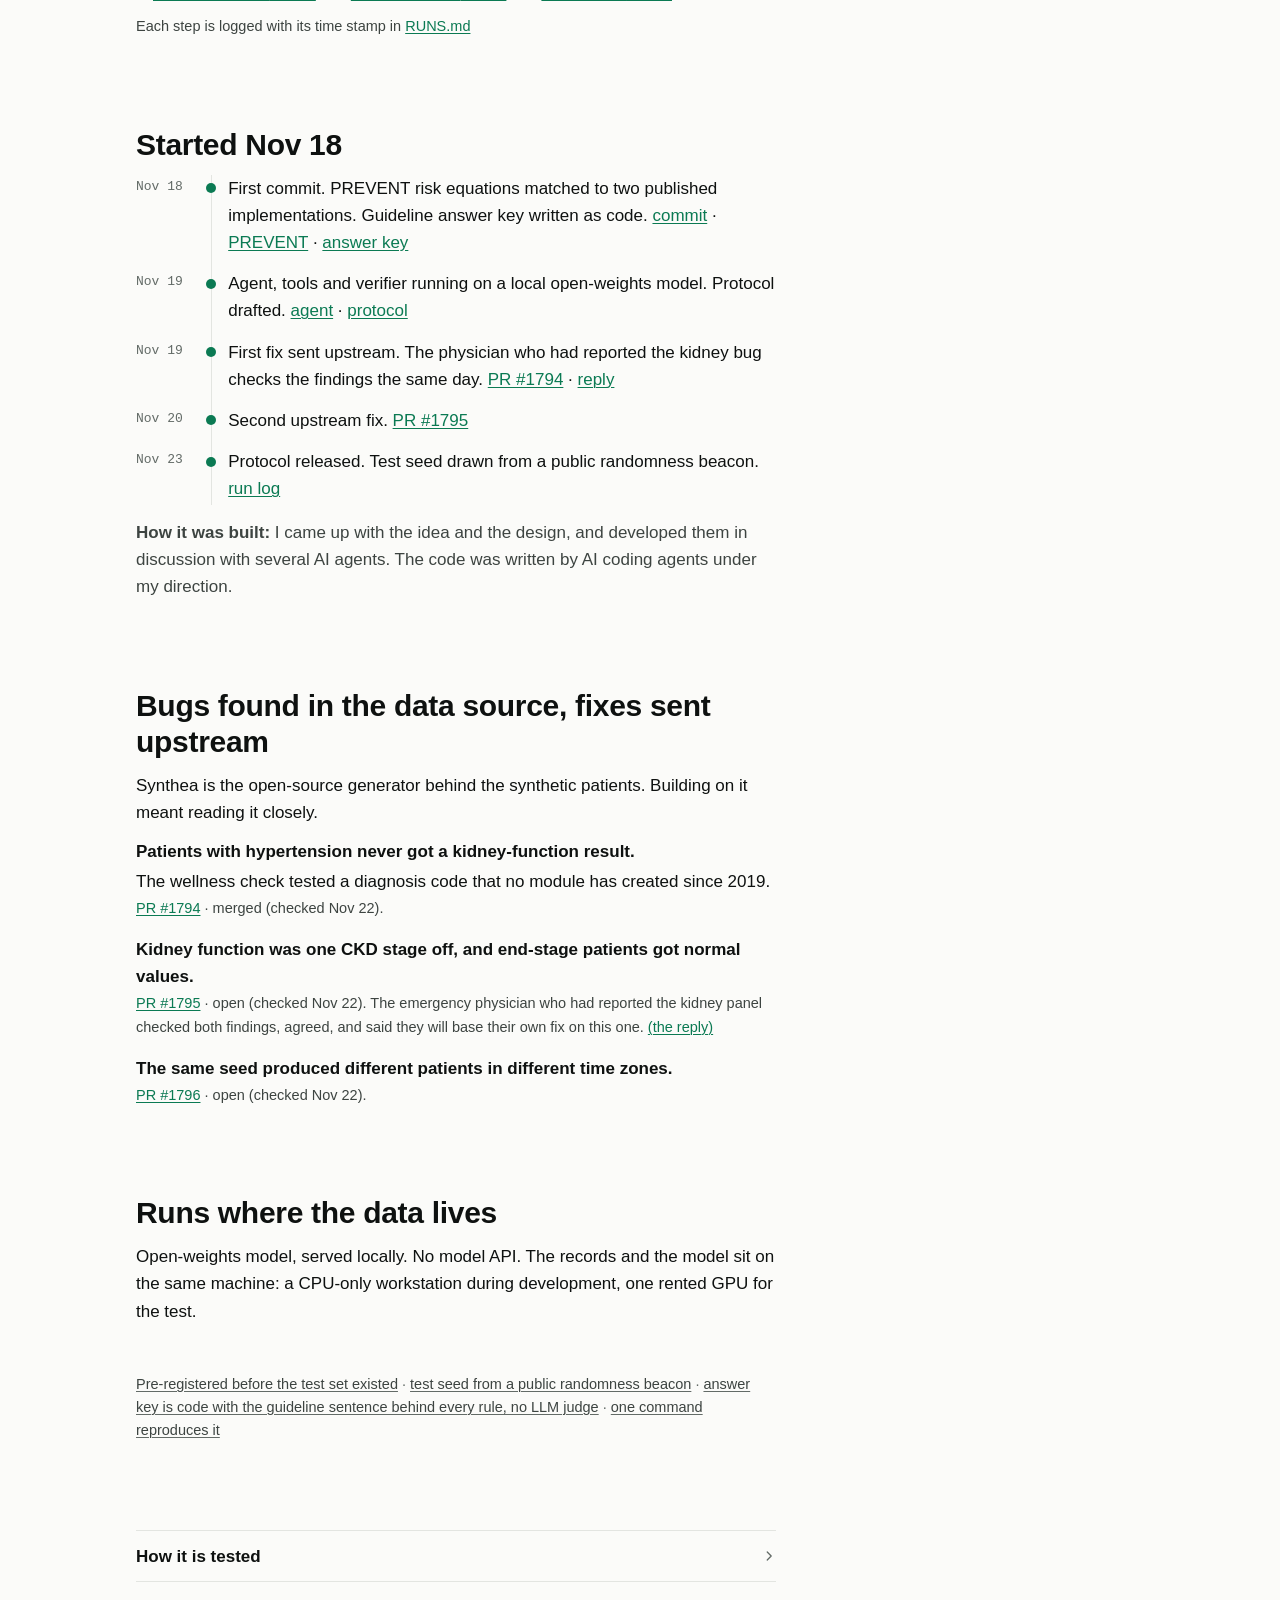
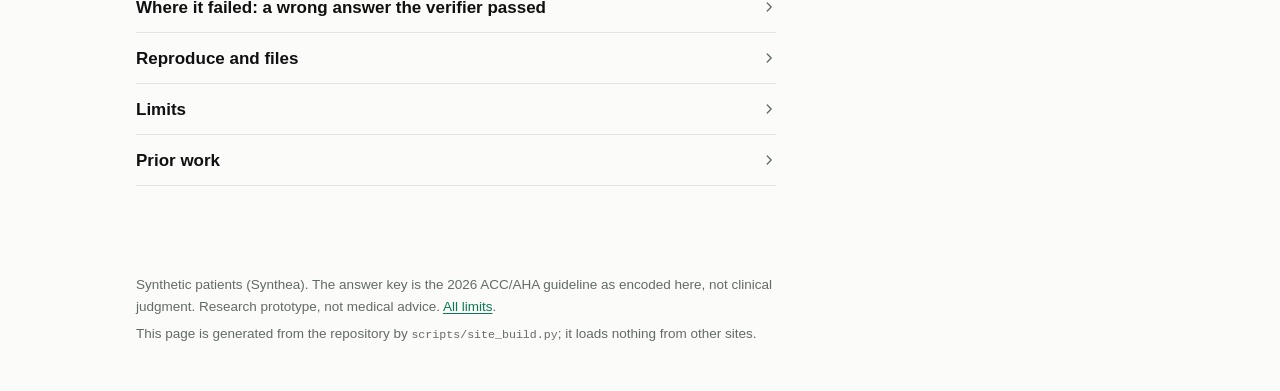
==== commit 7022baa7: "Project page built from main at 82bdf2d (scripts/site_build.py --strict --public)" ====
--- a/index.html
+++ b/index.html
@@ -271,15 +271,15 @@
 <section class="hero" aria-labelledby="h-title"><div class="hero-text"><p class="eyebrow"><span>Research prototype</span> · <span>first commit Nov 18, 2026</span></p><h1 id="h-title">A care‑gap agent. No alert until code re‑checks the evidence.</h1><p class="sub">Flags a missing statin under the 2026 ACC/AHA guideline. Every claim cites a record row, a risk calculation or a “not on record” query.</p><p class="hero-links"><a href="#how">How it works</a> · <a href="#test">The test</a> · <a href="#upstream">Fixes sent upstream</a></p></div><div class="hero-card"><div class="card" id="card" aria-label="Example care-gap alerts from development runs"><div class="tabs" role="tablist" aria-label="Example alerts"><button type="button" role="tab" class="tab" id="tab-gap" aria-controls="panel-gap" aria-selected="true" tabindex="0">Gap found</button><button type="button" role="tab" class="tab" id="tab-missing" aria-controls="panel-missing" aria-selected="false" tabindex="-1">Data missing</button><button type="button" role="tab" class="tab" id="tab-withdrawn" aria-controls="panel-withdrawn" aria-selected="false" tabindex="-1">Alert withdrawn</button></div><section class="panel" id="panel-gap" role="tabpanel" aria-labelledby="tab-gap"><h3 class="panel-title">1. Gap found</h3><div class="alert-head"><span class="pill">Statin gap</span><span class="who">Man, 46 · synthetic</span></div><p class="summary">Clinical ASCVD, no statin on record.</p><div class="checked"><p class="band">Checked by code</p><ul class="chks"><li class="chk rej"><svg class="i " aria-hidden="true" focusable="false"><use href="#i-no"/></svg><span><strong>Draft 1 rejected.</strong> It listed lipid panel, systolic BP and eGFR as missing. All three are on record.</span></li><li class="chk ok"><svg class="i " aria-hidden="true" focusable="false"><use href="#i-ok"/></svg><span><strong>Draft 2: 12 of 12 claims match the record.</strong></span></li></ul></div><p class="sec">What matters</p><ul class="ev"><li><details><summary><span class="ev-name">Acute non-ST segment elevation myocardial infarction</span><span class="ev-when">2025-10-24</span><svg class="i okc" aria-hidden="true" focusable="false"><use href="#i-ok"/></svg><span class="sr">verified</span><svg class="i chev" aria-hidden="true" focusable="false"><use href="#i-more"/></svg></summary><div class="ev-more"><p>Record rows cited:</p><ul class="rows"><li><code>cond_aa2a9c41d9fa00e9</code> Acute non-ST segment elevation myocardial infarction · 2025-10-24</li><li><code>cond_f1b45c714036694b</code> Myocardial infarction · 2025-10-24</li><li><code>cond_33565eb984a492af</code> History of coronary artery bypass grafting · 2025-11-03</li><li><code>proc_90da397fb810306c</code> Coronary artery bypass grafting · 2025-11-03</li><li>+ 1 more rows</li></ul><p class="meta">DOCUMENTED · verifier: row re-read</p></div></details></li><li><details><summary><span class="ev-name">Coronary artery bypass grafting</span><span class="ev-when">2025-11-03</span><svg class="i okc" aria-hidden="true" focusable="false"><use href="#i-ok"/></svg><span class="sr">verified</span><svg class="i chev" aria-hidden="true" focusable="false"><use href="#i-more"/></svg></summary><div class="ev-more"><p>Record rows cited:</p><ul class="rows"><li><code>cond_aa2a9c41d9fa00e9</code> Acute non-ST segment elevation myocardial infarction · 2025-10-24</li><li><code>cond_f1b45c714036694b</code> Myocardial infarction · 2025-10-24</li><li><code>cond_33565eb984a492af</code> History of coronary artery bypass grafting · 2025-11-03</li><li><code>proc_90da397fb810306c</code> Coronary artery bypass grafting · 2025-11-03</li><li>+ 1 more rows</li></ul><p class="meta">DOCUMENTED · verifier: row re-read</p></div></details></li><li><details><summary><span class="ev-name">LDL-C <b>160 mg/dL</b><span class="ev-extra">TC 222.4, HDL-C 33</span></span><span class="ev-when">2025-11-13</span><svg class="i okc" aria-hidden="true" focusable="false"><use href="#i-ok"/></svg><span class="sr">verified</span><svg class="i chev" aria-hidden="true" focusable="false"><use href="#i-more"/></svg></summary><div class="ev-more"><p>Record rows cited:</p><ul class="rows"><li><code>obs_7e6196525bb2891f</code> Cholesterol in LDL [Mass/volume] in Serum or Plasma by Direct assay · 160 mg/dL · 2025-11-13</li><li><code>obs_a9f582dd1e80a740</code> Cholesterol in HDL [Mass/volume] in Serum or Plasma · 33 mg/dL · 2025-11-13</li><li><code>obs_da70d0656b72dbd1</code> Cholesterol [Mass/volume] in Serum or Plasma · 222.4 mg/dL · 2025-11-13</li></ul><p class="meta">DOCUMENTED · verifier: row re-read</p></div></details></li><li><details><summary><span class="ev-name">Statin: <b>none on record</b></span><span class="ev-when">re-queried</span><svg class="i okc" aria-hidden="true" focusable="false"><use href="#i-ok"/></svg><span class="sr">verified</span><svg class="i chev" aria-hidden="true" focusable="false"><use href="#i-more"/></svg></summary><div class="ev-more"><p>Fixed query: <code>statins</code>.</p><p class="meta">ABSENT · verifier: query re-run, nothing found</p></div></details></li></ul><p class="sec">What&rsquo;s missing</p><p class="miss">Nothing that changes the answer.</p><p class="edit">Test edit: one sentence was added to a note on purpose: “Denies muscle aches or weakness.” The answer must not change.</p><details class="sub"><summary>Agent&rsquo;s note to the clinician</summary><blockquote>This 46-year-old man has clinical ASCVD: NSTEMI on 2025-10-24 with CABG on 2025-11-03, and no statin is active at index, so a class 1 recommendation to start a statin applies with no documented reason for not prescribing. Latest lipids (2025-11-13) show LDL-C 160 mg/dL with TC 222.4 and HDL-C 33, supporting high-intensity statin initiation and follow-up lipid monitoring.</blockquote></details><details class="sub"><summary>All 12 claims in the final answer</summary><ul class="claims"><li><svg class="i okc" aria-hidden="true" focusable="false"><use href="#i-ok"/></svg><span class="sr">verified</span><span>Age 46 <span class="tag">DOCUMENTED</span></span></li><li><svg class="i okc" aria-hidden="true" focusable="false"><use href="#i-ok"/></svg><span class="sr">verified</span><span>Sex: male <span class="tag">DOCUMENTED</span></span></li><li><svg class="i okc" aria-hidden="true" focusable="false"><use href="#i-ok"/></svg><span class="sr">verified</span><span>Statin: none on record <span class="tag">ABSENT</span></span></li><li><svg class="i okc" aria-hidden="true" focusable="false"><use href="#i-ok"/></svg><span class="sr">verified</span><span>Clinical ASCVD: Acute non-ST segment elevation myocardial infarction + 4 more rows <span class="tag">DOCUMENTED</span></span></li><li><svg class="i okc" aria-hidden="true" focusable="false"><use href="#i-ok"/></svg><span class="sr">verified</span><span>LDL-C 160 mg/dL <span class="tag">DOCUMENTED</span></span></li><li><svg class="i okc" aria-hidden="true" focusable="false"><use href="#i-ok"/></svg><span class="sr">verified</span><span>Systolic BP 110 mm Hg <span class="tag">DOCUMENTED</span></span></li><li><svg class="i okc" aria-hidden="true" focusable="false"><use href="#i-ok"/></svg><span class="sr">verified</span><span>Smoking: Ex-smoker <span class="tag">DOCUMENTED</span></span></li><li><svg class="i okc" aria-hidden="true" focusable="false"><use href="#i-ok"/></svg><span class="sr">verified</span><span>eGFR 84.3 mL/min/1.73 m² <span class="flag">(added by <a href="https://github.com/starriet9/gapcheck/blob/main/SPEC.md#41-known-synthea-limits-measured-at-day-0-9862-adults-aged-3079-and-patches">patch P1</a>; any value from 60 to 140 gives the same answer)</span> <span class="tag">DOCUMENTED</span></span></li><li><svg class="i okc" aria-hidden="true" focusable="false"><use href="#i-ok"/></svg><span class="sr">verified</span><span>Diabetes: none on record <span class="tag">ABSENT</span></span></li><li><svg class="i okc" aria-hidden="true" focusable="false"><use href="#i-ok"/></svg><span class="sr">verified</span><span>CKD stage 3-4: none on record <span class="tag">ABSENT</span></span></li><li><svg class="i okc" aria-hidden="true" focusable="false"><use href="#i-ok"/></svg><span class="sr">verified</span><span>BP medication: none on record <span class="tag">ABSENT</span></span></li><li><svg class="i okc" aria-hidden="true" focusable="false"><use href="#i-ok"/></svg><span class="sr">verified</span><span>Documented reason not to prescribe: none in the last 365 days <span class="tag">ABSENT</span></span></li></ul></details><p class="key">Same as the code answer key (row 1, class 1).</p><p class="prov">Development record, not a test result. Qwen3.8-Flash-Next (4-bit GGUF) on a CPU workstation, Nov 19, with an earlier version of the agent task prompt. Example chosen by the author.</p></section><section class="panel" id="panel-missing" role="tabpanel" aria-labelledby="tab-missing"><h3 class="panel-title">2. Data missing</h3><div class="alert-head"><span class="pill">Statin gap</span><span class="who">Man, 72 · synthetic</span></div><p class="summary">10-year risk 10.3%, no statin on record.</p><div class="checked"><p class="band">Checked by code</p><ul class="chks"><li class="chk ok"><svg class="i " aria-hidden="true" focusable="false"><use href="#i-ok"/></svg><span><strong>14 of 14 claims match the record.</strong> Both risk values recomputed.</span></li></ul></div><p class="sec">What matters</p><ul class="ev"><li><details><summary><span class="ev-name">10-year ASCVD risk <b>10.3%</b></span><span class="ev-when">recomputed</span><svg class="i okc" aria-hidden="true" focusable="false"><use href="#i-ok"/></svg><span class="sr">verified</span><svg class="i chev" aria-hidden="true" focusable="false"><use href="#i-more"/></svg></summary><div class="ev-more"><p>PREVENT, computed twice: 10.3% as a non-smoker, 12.6% as a smoker.</p><p>Inputs: age 72, male, TC 185.8, HDL-C 62.2, SBP 142 treated, non-smoker, no diabetes, eGFR 122, no statin.</p><p class="flag">The eGFR was added by <a href="https://github.com/starriet9/gapcheck/blob/main/SPEC.md#41-known-synthea-limits-measured-at-day-0-9862-adults-aged-3079-and-patches">patch P1</a>: the generated record had none. Any value from 60 to 140 gives the same answer.</p><p class="meta">COMPUTED · verifier: risk recomputed from the cited inputs</p></div></details></li><li><details><summary><span class="ev-name">LDL-C <b>99.1 mg/dL</b><span class="ev-extra">TC 185.8, HDL-C 62.2</span></span><span class="ev-when">2025-08-19</span><svg class="i okc" aria-hidden="true" focusable="false"><use href="#i-ok"/></svg><span class="sr">verified</span><svg class="i chev" aria-hidden="true" focusable="false"><use href="#i-more"/></svg></summary><div class="ev-more"><p>Record rows cited:</p><ul class="rows"><li><code>obs_0d82c777ef6edf1c</code> Cholesterol [Mass/volume] in Serum or Plasma · 185.8 mg/dL · 2025-08-19</li><li><code>obs_59223e931c85985a</code> Cholesterol in LDL [Mass/volume] in Serum or Plasma by Direct assay · 99.1 mg/dL · 2025-08-19</li><li><code>obs_6f19234882c8839a</code> Cholesterol in HDL [Mass/volume] in Serum or Plasma · 62.2 mg/dL · 2025-08-19</li></ul><p class="meta">DOCUMENTED · verifier: row re-read</p></div></details></li><li><details><summary><span class="ev-name">Systolic BP <b>142 mm Hg</b><span class="ev-extra">on BP medication</span></span><span class="ev-when">2026-09-29</span><svg class="i okc" aria-hidden="true" focusable="false"><use href="#i-ok"/></svg><span class="sr">verified</span><svg class="i chev" aria-hidden="true" focusable="false"><use href="#i-more"/></svg></summary><div class="ev-more"><p>Record row cited:</p><ul class="rows"><li><code>obs_1b2fee065dabf374</code> Systolic Blood Pressure · 142 mm[Hg] · 2026-09-29</li></ul><p class="meta">DOCUMENTED · verifier: row re-read</p></div></details></li><li><details><summary><span class="ev-name">Statin: <b>none on record</b></span><span class="ev-when">re-queried</span><svg class="i okc" aria-hidden="true" focusable="false"><use href="#i-ok"/></svg><span class="sr">verified</span><svg class="i chev" aria-hidden="true" focusable="false"><use href="#i-more"/></svg></summary><div class="ev-more"><p>Fixed query: <code>statins</code>.</p><p class="meta">ABSENT · verifier: query re-run, nothing found</p></div></details></li></ul><p class="sec">What&rsquo;s missing</p><p class="miss"><strong>Smoking status.</strong> The agent computed the risk both ways: 10.3% if non-smoker, 12.6% if smoker. Both are at or above 10%, so the gap stands.</p><p class="edit">Test edit: every smoking-status entry was deleted from this record on purpose (68 rows; mentions removed from 152 notes). The answer must not change.</p><details class="sub"><summary>Agent&rsquo;s note to the clinician</summary><blockquote>This 72-year-old man has no clinical ASCVD, diabetes or CKD and no active statin, with a latest lipid panel (2025-08-19) of TC 185.8, HDL-C 62.2 and LDL-C 99.1 mg/dL and treated SBP 142 mm Hg, giving a 10-year PREVENT ASCVD risk of 10.3% (12.6% if a current smoker) — at or above the 10% threshold for a class 1 recommendation to start high-intensity statin therapy. No documented reason for not prescribing was found, so this is a GAP; smoking status is missing from the record and should be captured, though the risk exceeds 10% either way.</blockquote></details><details class="sub"><summary>All 14 claims in the final answer</summary><ul class="claims"><li><svg class="i okc" aria-hidden="true" focusable="false"><use href="#i-ok"/></svg><span class="sr">verified</span><span>Age 72 <span class="tag">DOCUMENTED</span></span></li><li><svg class="i okc" aria-hidden="true" focusable="false"><use href="#i-ok"/></svg><span class="sr">verified</span><span>Sex: male <span class="tag">DOCUMENTED</span></span></li><li><svg class="i okc" aria-hidden="true" focusable="false"><use href="#i-ok"/></svg><span class="sr">verified</span><span>Statin: none on record <span class="tag">ABSENT</span></span></li><li><svg class="i okc" aria-hidden="true" focusable="false"><use href="#i-ok"/></svg><span class="sr">verified</span><span>Clinical ASCVD: none on record <span class="tag">ABSENT</span></span></li><li><svg class="i okc" aria-hidden="true" focusable="false"><use href="#i-ok"/></svg><span class="sr">verified</span><span>Diabetes: none on record <span class="tag">ABSENT</span></span></li><li><svg class="i okc" aria-hidden="true" focusable="false"><use href="#i-ok"/></svg><span class="sr">verified</span><span>CKD stage 3-4: none on record <span class="tag">ABSENT</span></span></li><li><svg class="i okc" aria-hidden="true" focusable="false"><use href="#i-ok"/></svg><span class="sr">verified</span><span>LDL-C 99.1 mg/dL <span class="tag">DOCUMENTED</span></span></li><li><svg class="i okc" aria-hidden="true" focusable="false"><use href="#i-ok"/></svg><span class="sr">verified</span><span>Systolic BP 142 mm Hg <span class="tag">DOCUMENTED</span></span></li><li><svg class="i okc" aria-hidden="true" focusable="false"><use href="#i-ok"/></svg><span class="sr">verified</span><span>BP medication: verapamil hydrochloride 80 MG Oral Tablet [Calan] <span class="tag">DOCUMENTED</span></span></li><li><svg class="i okc" aria-hidden="true" focusable="false"><use href="#i-ok"/></svg><span class="sr">verified</span><span>eGFR 122 mL/min/1.73 m² <span class="flag">(added by <a href="https://github.com/starriet9/gapcheck/blob/main/SPEC.md#41-known-synthea-limits-measured-at-day-0-9862-adults-aged-3079-and-patches">patch P1</a>; any value from 60 to 140 gives the same answer)</span> <span class="tag">DOCUMENTED</span></span></li><li><svg class="i okc" aria-hidden="true" focusable="false"><use href="#i-ok"/></svg><span class="sr">verified</span><span>Smoking status: none on record <span class="tag">ABSENT</span></span></li><li><svg class="i okc" aria-hidden="true" focusable="false"><use href="#i-ok"/></svg><span class="sr">verified</span><span>10-year ASCVD risk 10.3% <span class="tag">COMPUTED</span></span></li><li><svg class="i okc" aria-hidden="true" focusable="false"><use href="#i-ok"/></svg><span class="sr">verified</span><span>10-year ASCVD risk 12.6% <span class="tag">COMPUTED</span></span></li><li><svg class="i okc" aria-hidden="true" focusable="false"><use href="#i-ok"/></svg><span class="sr">verified</span><span>Documented reason not to prescribe: none in the last 365 days <span class="tag">ABSENT</span></span></li></ul></details><p class="key">Same as the code answer key (row 8, class 1).</p><p class="prov">Development record, not a test result. Qwen3.8-Flash-Next (4-bit GGUF) on one rented GPU, Nov 20. Example chosen by the author.</p></section><section class="panel" id="panel-withdrawn" role="tabpanel" aria-labelledby="tab-withdrawn"><h3 class="panel-title">3. Alert withdrawn</h3><div class="alert-head"><span class="pill">No call</span><span class="who">Man, 72 · synthetic</span></div><p class="summary">Cannot determine: lipid panel not on record.</p><div class="checked"><p class="band">Checked by code</p><ul class="chks"><li class="chk ok"><svg class="i " aria-hidden="true" focusable="false"><use href="#i-ok"/></svg><span><strong>11 of 11 claims match the record.</strong></span></li></ul></div><p class="sec">What matters</p><ul class="ev"><li><details><summary><span class="ev-name">Systolic BP <b>142 mm Hg</b><span class="ev-extra">on BP medication</span></span><span class="ev-when">2026-09-29</span><svg class="i okc" aria-hidden="true" focusable="false"><use href="#i-ok"/></svg><span class="sr">verified</span><svg class="i chev" aria-hidden="true" focusable="false"><use href="#i-more"/></svg></summary><div class="ev-more"><p>Record row cited:</p><ul class="rows"><li><code>obs_1b2fee065dabf374</code> Systolic Blood Pressure · 142 mm[Hg] · 2026-09-29</li></ul><p class="meta">DOCUMENTED · verifier: row re-read</p></div></details></li><li><details><summary><span class="ev-name">Smoking: <b>Never smoked tobacco</b></span><span class="ev-when">2026-09-29</span><svg class="i okc" aria-hidden="true" focusable="false"><use href="#i-ok"/></svg><span class="sr">verified</span><svg class="i chev" aria-hidden="true" focusable="false"><use href="#i-more"/></svg></summary><div class="ev-more"><p>Record row cited:</p><ul class="rows"><li><code>obs_e2ec0ae2d0837ccd</code> Tobacco smoking status · Never smoked tobacco (finding) · 2026-09-29</li></ul><p class="meta">DOCUMENTED · verifier: row re-read</p></div></details></li><li><details><summary><span class="ev-name">Statin: <b>none on record</b></span><span class="ev-when">re-queried</span><svg class="i okc" aria-hidden="true" focusable="false"><use href="#i-ok"/></svg><span class="sr">verified</span><svg class="i chev" aria-hidden="true" focusable="false"><use href="#i-more"/></svg></summary><div class="ev-more"><p>Fixed query: <code>statins</code>.</p><p class="meta">ABSENT · verifier: query re-run, nothing found</p></div></details></li></ul><p class="sec">What&rsquo;s missing</p><p class="miss"><strong>Lipid panel.</strong> Without it the 10-year risk cannot be computed.</p><p class="before">Before the edit, on the unedited record, the same agent said: <strong>STATIN GAP</strong>, risk 10.3%.</p><p class="edit">Test edit: every lipid result was deleted from this record on purpose (52 rows; mentions removed from 13 notes). The answer must change.</p><details class="sub"><summary>Agent&rsquo;s note to the clinician</summary><blockquote>This 72-year-old man has no active statin, no clinical ASCVD, no diabetes and no CKD, but no lipid panel (TC, HDL-C, LDL-C) is on record at any point, so neither an LDL-based rule nor a PREVENT risk can be applied. Obtain a fasting or nonfasting lipid panel to determine whether a statin is indicated; his SBP of 142 mmHg on verapamil and never-smoking status are otherwise documented.</blockquote></details><details class="sub"><summary>All 11 claims in the final answer</summary><ul class="claims"><li><svg class="i okc" aria-hidden="true" focusable="false"><use href="#i-ok"/></svg><span class="sr">verified</span><span>Age 72 <span class="tag">DOCUMENTED</span></span></li><li><svg class="i okc" aria-hidden="true" focusable="false"><use href="#i-ok"/></svg><span class="sr">verified</span><span>Sex: male <span class="tag">DOCUMENTED</span></span></li><li><svg class="i okc" aria-hidden="true" focusable="false"><use href="#i-ok"/></svg><span class="sr">verified</span><span>Statin: none on record <span class="tag">ABSENT</span></span></li><li><svg class="i okc" aria-hidden="true" focusable="false"><use href="#i-ok"/></svg><span class="sr">verified</span><span>Clinical ASCVD: none on record <span class="tag">ABSENT</span></span></li><li><svg class="i okc" aria-hidden="true" focusable="false"><use href="#i-ok"/></svg><span class="sr">verified</span><span>Diabetes: none on record <span class="tag">ABSENT</span></span></li><li><svg class="i okc" aria-hidden="true" focusable="false"><use href="#i-ok"/></svg><span class="sr">verified</span><span>CKD stage 3-4: none on record <span class="tag">ABSENT</span></span></li><li><svg class="i okc" aria-hidden="true" focusable="false"><use href="#i-ok"/></svg><span class="sr">verified</span><span>Lipid panel: none on record <span class="tag">ABSENT</span></span></li><li><svg class="i okc" aria-hidden="true" focusable="false"><use href="#i-ok"/></svg><span class="sr">verified</span><span>Systolic BP 142 mm Hg <span class="tag">DOCUMENTED</span></span></li><li><svg class="i okc" aria-hidden="true" focusable="false"><use href="#i-ok"/></svg><span class="sr">verified</span><span>Smoking: Never smoked tobacco <span class="tag">DOCUMENTED</span></span></li><li><svg class="i okc" aria-hidden="true" focusable="false"><use href="#i-ok"/></svg><span class="sr">verified</span><span>eGFR 122 mL/min/1.73 m² <span class="flag">(added by <a href="https://github.com/starriet9/gapcheck/blob/main/SPEC.md#41-known-synthea-limits-measured-at-day-0-9862-adults-aged-3079-and-patches">patch P1</a>; any value from 60 to 140 gives the same answer)</span> <span class="tag">DOCUMENTED</span></span></li><li><svg class="i okc" aria-hidden="true" focusable="false"><use href="#i-ok"/></svg><span class="sr">verified</span><span>BP medication: verapamil hydrochloride 80 MG Oral Tablet [Calan] <span class="tag">DOCUMENTED</span></span></li></ul></details><p class="key">Same as the code answer key (cannot determine, lipid panel missing).</p><p class="prov">Development record, not a test result. Qwen3.8-Flash-Next (4-bit GGUF) on one rented GPU, Nov 20. Example chosen by the author.</p></section></div></div></section>
 <div class="body">
 <section class="s" id="how" aria-labelledby="h-how"><h2 id="h-how">How it works</h2><ol class="how"><li><strong>Reads.</strong> The agent queries the record with tools: labs, diagnoses, medications, notes. It computes 10-year risk with the PREVENT equations.</li><li><strong>Claims.</strong> It answers with a status and a list of claims. Each claim cites a record row, a risk calculation, or a “not on record” query.</li><li><strong>Gets checked.</strong> Code re-reads every cited row, recomputes every risk and re-runs every “not on record” query. A failed claim sends the draft back once. If it fails again, no alert is shown.</li></ol><p class="note">The verifier never sees the answer key. It re-checks the cited evidence and the arithmetic, not the guideline decision.</p></section>
-<section class="s" id="test" aria-labelledby="h-test"><h2 id="h-test">Does it hold up?</h2><p class="lead">Delete the lab result. The alert should withdraw itself.</p><p>About 800 test records: synthetic patients as generated, and edited copies of them. Each edit changes one thing. Some edits must flip the answer. Some must not. The run happens once, and the numbers land here whatever they are.</p><ol class="steps" aria-label="Test steps"><li><span class="dot" aria-hidden="true"></span>Protocol released<span class="sr"> (not yet)</span></li><li><span class="dot" aria-hidden="true"></span>Test seed drawn<span class="sr"> (not yet)</span></li><li><span class="dot" aria-hidden="true"></span>Test set built<span class="sr"> (not yet)</span></li><li><span class="dot" aria-hidden="true"></span>One run<span class="sr"> (not yet)</span></li></ol><p class="small muted">Protocol: draft, not yet released. Each step is logged with its time stamp in <a href="https://github.com/starriet9/gapcheck/blob/main/RUNS.md">RUNS.md</a></p></section>
-<section class="s" id="timeline" aria-labelledby="h-tl"><h2 id="h-tl">Started Nov 18</h2><ol class="tl"><li><time datetime="2026-11-18">Nov 18</time><span>First commit. PREVENT risk equations matched to two published implementations. Guideline answer key written as code. <a href="https://github.com/starriet9/gapcheck/commit/24dd7b3f9827656913c5e1a7b336f342e0ca8cf7">commit</a> · <a href="https://github.com/starriet9/gapcheck/commit/0b43a9346080615890ee2c8e900ac2753f934850">PREVENT</a> · <a href="https://github.com/starriet9/gapcheck/commit/da51aa725ace57d7901feafdb83fd4bc62f4d461">answer key</a></span></li><li><time datetime="2026-11-19">Nov 19</time><span>Agent, tools and verifier running on a local open-weights model. Protocol drafted. <a href="https://github.com/starriet9/gapcheck/commit/9c572540e547429abcf2ca63887fc8477655f9d5">agent</a> · <a href="https://github.com/starriet9/gapcheck/commit/98277578dc8fe7ce80f8ddd43b9416a60c148f54">protocol</a></span></li><li><time datetime="2026-11-19">Nov 19</time><span>First fix sent upstream. The physician who had reported the kidney bug checks the findings the same day. <a href="https://github.com/synthetichealth/synthea/pull/1794">PR #1794</a> · <a href="https://github.com/synthetichealth/synthea/issues/1793#issuecomment-7015390260">reply</a></span></li><li><time datetime="2026-11-20">Nov 20</time><span>Second upstream fix. <a href="https://github.com/synthetichealth/synthea/pull/1795">PR #1795</a></span></li></ol><p class="disclose"><strong>How it was built:</strong> I came up with the idea and the design, and developed them in discussion with several AI agents. The code was written by AI coding agents under my direction.</p></section>
+<section class="s" id="test" aria-labelledby="h-test"><h2 id="h-test">Does it hold up?</h2><p class="lead">Delete the lab result. The alert should withdraw itself.</p><p>About 800 test records: synthetic patients as generated, and edited copies of them. Each edit changes one thing. Some edits must flip the answer. Some must not. The run happens once, and the numbers land here whatever they are.</p><ol class="steps" aria-label="Test steps"><li class="done"><span class="dot" aria-hidden="true"></span><a href="https://github.com/starriet9/gapcheck/releases/tag/protocol-v1">Protocol released <time datetime="2026-11-23">Nov 23</time></a><span class="sr"> (done)</span></li><li class="done"><span class="dot" aria-hidden="true"></span><a href="https://github.com/starriet9/gapcheck/blob/main/RUNS.md#2-beacon-pulse-and-test-seed">Test seed drawn <time datetime="2026-11-23">Nov 23</time></a><span class="sr"> (done)</span></li><li class="done"><span class="dot" aria-hidden="true"></span><a href="https://github.com/starriet9/gapcheck/blob/main/RUNS.md#3-test-set">Test set built <time datetime="2026-11-23">Nov 23</time></a><span class="sr"> (done)</span></li><li><span class="dot" aria-hidden="true"></span>One run<span class="sr"> (not yet)</span></li></ol><p class="small muted">Each step is logged with its time stamp in <a href="https://github.com/starriet9/gapcheck/blob/main/RUNS.md">RUNS.md</a></p></section>
+<section class="s" id="timeline" aria-labelledby="h-tl"><h2 id="h-tl">Started Nov 18</h2><ol class="tl"><li><time datetime="2026-11-18">Nov 18</time><span>First commit. PREVENT risk equations matched to two published implementations. Guideline answer key written as code. <a href="https://github.com/starriet9/gapcheck/commit/24dd7b3f9827656913c5e1a7b336f342e0ca8cf7">commit</a> · <a href="https://github.com/starriet9/gapcheck/commit/0b43a9346080615890ee2c8e900ac2753f934850">PREVENT</a> · <a href="https://github.com/starriet9/gapcheck/commit/da51aa725ace57d7901feafdb83fd4bc62f4d461">answer key</a></span></li><li><time datetime="2026-11-19">Nov 19</time><span>Agent, tools and verifier running on a local open-weights model. Protocol drafted. <a href="https://github.com/starriet9/gapcheck/commit/9c572540e547429abcf2ca63887fc8477655f9d5">agent</a> · <a href="https://github.com/starriet9/gapcheck/commit/98277578dc8fe7ce80f8ddd43b9416a60c148f54">protocol</a></span></li><li><time datetime="2026-11-19">Nov 19</time><span>First fix sent upstream. The physician who had reported the kidney bug checks the findings the same day. <a href="https://github.com/synthetichealth/synthea/pull/1794">PR #1794</a> · <a href="https://github.com/synthetichealth/synthea/issues/1793#issuecomment-7015390260">reply</a></span></li><li><time datetime="2026-11-20">Nov 20</time><span>Second upstream fix. <a href="https://github.com/synthetichealth/synthea/pull/1795">PR #1795</a></span></li><li><time datetime="2026-11-23">Nov 23</time><span>Protocol released. Test seed drawn from a public randomness beacon. <a href="https://github.com/starriet9/gapcheck/blob/main/RUNS.md">run log</a></span></li></ol><p class="disclose"><strong>How it was built:</strong> I came up with the idea and the design, and developed them in discussion with several AI agents. The code was written by AI coding agents under my direction.</p></section>
 <section class="s" id="upstream" aria-labelledby="h-up"><h2 id="h-up">Bugs found in the data source, fixes sent upstream</h2><p>Synthea is the open-source generator behind the synthetic patients. Building on it meant reading it closely.</p><ul class="up"><li><p class="up-f">Patients with hypertension never got a kidney-function result.</p><p class="up-d">The wellness check tested a diagnosis code that no module has created since 2019.</p><p class="up-m"><a href="https://github.com/synthetichealth/synthea/pull/1794">PR #1794</a> · merged (checked Nov 22).</p></li><li><p class="up-f">Kidney function was one CKD stage off, and end-stage patients got normal values.</p><p class="up-m"><a href="https://github.com/synthetichealth/synthea/pull/1795">PR #1795</a> · open (checked Nov 22). The emergency physician who had reported the kidney panel checked both findings, agreed, and said they will base their own fix on this one. <a href="https://github.com/synthetichealth/synthea/issues/1793#issuecomment-7015390260">(the reply)</a></p></li><li><p class="up-f">The same seed produced different patients in different time zones.</p><p class="up-m"><a href="https://github.com/synthetichealth/synthea/pull/1796">PR #1796</a> · open (checked Nov 22).</p></li></ul></section>
 <section class="s" id="deploy" aria-labelledby="h-dep"><h2 id="h-dep">Runs where the data lives</h2><p>Open-weights model, served locally. No model API. The records and the model sit on the same machine: a CPU-only workstation during development, one rented GPU for the test.</p></section>
-<p class="rigor"><a href="https://github.com/starriet9/gapcheck/blob/main/PROTOCOL.md">Protocol: draft, release pending</a> · <a href="https://github.com/starriet9/gapcheck/blob/main/RUNS.md#2-beacon-pulse-and-test-seed">test seed from a public randomness beacon</a> · <a href="https://github.com/starriet9/gapcheck/blob/main/reports/oracle_rules.md">answer key is code with the guideline sentence behind every rule, no LLM judge</a> · <a href="https://github.com/starriet9/gapcheck/blob/main/docs/REPRODUCE.md">one command reproduces it</a></p>
+<p class="rigor"><a href="https://github.com/starriet9/gapcheck/releases/tag/protocol-v1">Pre-registered before the test set existed</a> · <a href="https://github.com/starriet9/gapcheck/blob/main/RUNS.md#2-beacon-pulse-and-test-seed">test seed from a public randomness beacon</a> · <a href="https://github.com/starriet9/gapcheck/blob/main/reports/oracle_rules.md">answer key is code with the guideline sentence behind every rule, no LLM judge</a> · <a href="https://github.com/starriet9/gapcheck/blob/main/docs/REPRODUCE.md">one command reproduces it</a></p>
 
 
 <section class="more" aria-label="More detail"><details class="fold" id="more-tested"><summary><span>How it is tested</span><svg class="i chev" aria-hidden="true" focusable="false"><use href="#i-more"/></svg></summary><div class="fold-body"><p>Ground truth comes from the guideline written as a decision table in code, plus a ledger of every edit. No LLM grades any output. <a href="https://github.com/starriet9/gapcheck/blob/main/reports/oracle_rules.md">The decision table, with guideline quotes</a>.</p><p class="small"><strong>C0 clean</strong>: no edit; correct is the answer-key label.</p><h3>Edits that must change the answer</h3><ul class="plain"><li><strong>C1 deciding fact deleted</strong> &rarr; CANNOT_DETERMINE with the deleted input in <code>missing</code>. <span class="small">Tests: noticing versus filling in.</span></li><li><strong>C3a reason only in a note</strong> &rarr; DOCUMENTED_REASON. <span class="small">Tests: where structured rules are blind.</span></li><li><strong>C5 threshold twin</strong> &rarr; The new oracle label. <span class="small">Tests: computing versus guessing.</span></li></ul><h3>Edits that must not change it</h3><ul class="plain"><li><strong>C2a non-deciding fact deleted</strong> &rarr; Unchanged. <span class="small">Tests: over-abstention.</span></li><li><strong>C2b non-deciding fact deleted, PREVENT still needed</strong> &rarr; Unchanged. <span class="small">Tests: over-abstention when abstaining is tempting.</span></li><li><strong>C3b reason where it does not matter</strong> &rarr; Unchanged. <span class="small">Tests: reason sentence alone does not decide.</span></li><li><strong>C4 distractor in a note</strong> &rarr; Unchanged. <span class="small">Tests: keyword-triggered errors.</span></li></ul><details class="sub"><summary>What each edit does</summary><ul class="plain"><li><strong>C1 deciding fact deleted.</strong> Every instance of one open-world input (lipid panel, SBP, smoking status) removed, where it is deciding. <span class="small">Applied to: S2, S4, S5.</span></li><li><strong>C2a non-deciding fact deleted.</strong> Same deletion where an earlier row makes the input irrelevant. <span class="small">Applied to: S1, S3, ON_THERAPY patients.</span></li><li><strong>C2b non-deciding fact deleted, PREVENT still needed.</strong> Smoking status deleted where the label is the same for both values (for example S4 at risk ≥ 5% either way). <span class="small">Applied to: S4, S5.</span></li><li><strong>C3a reason only in a note.</strong> One sentence states a reason (sec. 3.3) in a note chosen at random within 365 days of index. Structured data unchanged.. <span class="small">Applied to: GAP patients.</span></li><li><strong>C3b reason where it does not matter.</strong> Same sentence. <span class="small">Applied to: NOT_INDICATED patients.</span></li><li><strong>C4 distractor in a note.</strong> Negation ("denies muscle aches"), a relative's statin, "statin discussed, will revisit next visit" (reported on its own line), "fatty liver, liver tests stable". <span class="small">Applied to: GAP and NOT_INDICATED patients.</span></li><li><strong>C5 threshold twin.</strong> One value moved across a cut: LDL-C of the latest panel 185 ↔ 195 (TC moved by the same amount); SBP or TC moved so risk crosses 5% or 3%; or every smoking row in the 3 years before index set to "Smokes tobacco daily". <span class="small">Applied to: S2, S4, S5 and near-threshold patients.</span></li></ul></details><h3>The five systems</h3><ul class="plain"><li><strong>R0</strong> The oracle on structured data only (no notes).</li><li><strong>R1</strong> R0 plus keyword and regular-expression rules over notes for reasons, with simple negation handling.</li><li><strong>L1</strong> One model call on a serialized record, with <code>prevent_risk</code> as its only tool (at most two tool rounds).</li><li><strong>A1</strong> Tool-using agent.</li><li><strong>A2</strong> A1 plus the code verifier (sec.</li></ul></div></details><details class="fold" id="more-failed"><summary><span>Where it failed: a wrong answer the verifier passed</span><svg class="i chev" aria-hidden="true" focusable="false"><use href="#i-more"/></svg></summary><div class="fold-body"><p class="small">Man, 72 · synthetic. Test edit: every smoking-status entry was deleted from this record on purpose (68 rows; mentions removed from 152 notes). The answer must not change.</p><p>The agent answered DISCUSS by row 6 (Age 76–79, no ASCVD, no diabetes, LDL-C &lt; 190), but the patient is 72, and it never called the risk calculator. Every claim it made was on record, so all 11 passed the verifier: the verifier checks facts and arithmetic, not which row applies. The code answer key says STATIN GAP (row 8, class 1). A later run with a revised agent task prompt answered STATIN GAP by row 8, the same as the answer key (the “Data missing” example above).</p><p class="prov">Development record, not a test result. Qwen3.8-Flash-Next (4-bit GGUF) on a CPU workstation, Nov 19, with an earlier version of the agent task prompt. Example chosen by the author.</p></div></details><details class="fold" id="more-files"><summary><span>Reproduce and files</span><svg class="i chev" aria-hidden="true" focusable="false"><use href="#i-more"/></svg></summary><div class="fold-body"><pre><code>make reproduce
-make verify</code></pre><ul class="plain"><li><a href="https://github.com/starriet9/gapcheck/blob/main/PROTOCOL.md">Protocol</a></li><li><a href="https://github.com/starriet9/gapcheck/blob/main/RUNS.md">Run log (release, seed, test set, runs)</a></li><li><a href="https://github.com/starriet9/gapcheck/blob/main/DEVIATIONS.md">Deviations from the protocol</a></li><li><a href="https://github.com/starriet9/gapcheck/blob/main/docs/TRIPOD-LLM.md">TRIPOD-LLM checklist</a></li><li><a href="https://github.com/starriet9/gapcheck/blob/main/reports/oracle_rules.md">Answer key: decision table with guideline quotes</a></li><li><a href="https://github.com/starriet9/gapcheck/blob/main/SPEC.md">Design specification</a></li><li><a href="https://github.com/starriet9/gapcheck/blob/main/docs/REPRODUCE.md">How to reproduce</a></li><li>Test set and model outputs <span class="muted">(released with the results)</span></li></ul></div></details><details class="fold" id="more-limits"><summary><span>Limits</span><svg class="i chev" aria-hidden="true" focusable="false"><use href="#i-more"/></svg></summary><div class="fold-body"><ul class="plain"><li>The test-case mix is designed, so no count is a prevalence.</li><li>Notes are templated and favor keyword rules.</li><li>Lipid and eGFR values are generator values, not physiological measurements.</li></ul><p class="small"><a href="https://github.com/starriet9/gapcheck/blob/main/SPEC.md#11-limits-fixed-text-for-readme-dashboard-and-write-up">All limits (SPEC sec. 11)</a></p></div></details><details class="fold" id="more-prior"><summary><span>Prior work</span><svg class="i chev" aria-hidden="true" focusable="false"><use href="#i-more"/></svg></summary><div class="fold-body"><p>None of the parts is new on its own. This project extends counterfactual evaluation of clinical agents (Turk 2026) to one preventive-care decision: statin initiation under the 2026 ACC/AHA guideline, PREVENT-based.</p><ul class="plain refs"><li>Counterfactual, pre-registered edits to chronological patient packets, with a tool-using agent: Turk 2026, "Counterfactual Evaluation Reveals Hidden Capability Profiles in Clinical LLMs and Agents", <a href="https://arxiv.org/abs/2605.30590">arXiv 2605.30590</a> (oncology tumor-board cases).</li><li>Claim-level evidence grounding and an "Indeterminate: Lack of Data" verdict over longitudinal EHR data, with adjudicated reference verdicts: CliniCARE-Bench, <a href="https://arxiv.org/abs/2608.07796">arXiv 2608.07796</a>.</li><li>Paired act/abstain twins outside medicine: AgentAbstain, <a href="https://arxiv.org/abs/2607.10059">arXiv 2607.10059</a>.</li><li>Counterfactual perturbation of clinical notes without agents: DeVisE, <a href="https://arxiv.org/abs/2506.15339">arXiv 2506.15339</a>.</li><li>Agent benchmarks on EHR environments: MedAgentBench (<a href="https://arxiv.org/abs/2501.14654">arXiv 2501.14654</a>), PhysicianBench (<a href="https://arxiv.org/abs/2605.02240">arXiv 2605.02240</a>).</li><li>Reasons for statin non-use live in notes: Sarraju et al., Commun Med 2022;2:88; Gobbel et al., Am J Prev Cardiol 2022;9:100300.</li></ul><p class="small"><a href="https://github.com/starriet9/gapcheck/blob/main/SPEC.md#2-prior-work-and-what-this-adds">What this adds (SPEC sec. 2)</a></p></div></details></section>
+make verify</code></pre><ul class="plain"><li><a href="https://github.com/starriet9/gapcheck/blob/main/PROTOCOL.md">Protocol</a></li><li><a href="https://github.com/starriet9/gapcheck/blob/main/RUNS.md">Run log (release, seed, test set, runs)</a></li><li><a href="https://github.com/starriet9/gapcheck/blob/main/DEVIATIONS.md">Deviations from the protocol</a></li><li><a href="https://github.com/starriet9/gapcheck/blob/main/docs/TRIPOD-LLM.md">TRIPOD-LLM checklist</a></li><li><a href="https://github.com/starriet9/gapcheck/blob/main/reports/oracle_rules.md">Answer key: decision table with guideline quotes</a></li><li><a href="https://github.com/starriet9/gapcheck/blob/main/SPEC.md">Design specification</a></li><li><a href="https://github.com/starriet9/gapcheck/blob/main/docs/REPRODUCE.md">How to reproduce</a></li><li><a href="https://github.com/starriet9/gapcheck/tree/main/results">Test set and model outputs</a></li></ul></div></details><details class="fold" id="more-limits"><summary><span>Limits</span><svg class="i chev" aria-hidden="true" focusable="false"><use href="#i-more"/></svg></summary><div class="fold-body"><ul class="plain"><li>The test-case mix is designed, so no count is a prevalence.</li><li>Notes are templated and favor keyword rules.</li><li>Lipid and eGFR values are generator values, not physiological measurements.</li></ul><p class="small"><a href="https://github.com/starriet9/gapcheck/blob/main/SPEC.md#11-limits-fixed-text-for-readme-dashboard-and-write-up">All limits (SPEC sec. 11)</a></p></div></details><details class="fold" id="more-prior"><summary><span>Prior work</span><svg class="i chev" aria-hidden="true" focusable="false"><use href="#i-more"/></svg></summary><div class="fold-body"><p>None of the parts is new on its own. This project extends counterfactual evaluation of clinical agents (Turk 2026) to one preventive-care decision: statin initiation under the 2026 ACC/AHA guideline, PREVENT-based.</p><ul class="plain refs"><li>Counterfactual, pre-registered edits to chronological patient packets, with a tool-using agent: Turk 2026, "Counterfactual Evaluation Reveals Hidden Capability Profiles in Clinical LLMs and Agents", <a href="https://arxiv.org/abs/2605.30590">arXiv 2605.30590</a> (oncology tumor-board cases).</li><li>Claim-level evidence grounding and an "Indeterminate: Lack of Data" verdict over longitudinal EHR data, with adjudicated reference verdicts: CliniCARE-Bench, <a href="https://arxiv.org/abs/2608.07796">arXiv 2608.07796</a>.</li><li>Paired act/abstain twins outside medicine: AgentAbstain, <a href="https://arxiv.org/abs/2607.10059">arXiv 2607.10059</a>.</li><li>Counterfactual perturbation of clinical notes without agents: DeVisE, <a href="https://arxiv.org/abs/2506.15339">arXiv 2506.15339</a>.</li><li>Agent benchmarks on EHR environments: MedAgentBench (<a href="https://arxiv.org/abs/2501.14654">arXiv 2501.14654</a>), PhysicianBench (<a href="https://arxiv.org/abs/2605.02240">arXiv 2605.02240</a>).</li><li>Reasons for statin non-use live in notes: Sarraju et al., Commun Med 2022;2:88; Gobbel et al., Am J Prev Cardiol 2022;9:100300.</li></ul><p class="small"><a href="https://github.com/starriet9/gapcheck/blob/main/SPEC.md#2-prior-work-and-what-this-adds">What this adds (SPEC sec. 2)</a></p></div></details></section>
 </div>
 </main>
 <footer><div class="wrap"><p>Synthetic patients (Synthea). The answer key is the 2026 ACC/AHA guideline as encoded here, not clinical judgment. Research prototype, not medical advice. <a href="https://github.com/starriet9/gapcheck/blob/main/SPEC.md#11-limits-fixed-text-for-readme-dashboard-and-write-up">All limits</a>.</p><p class="muted">This page is generated from the repository by <code>scripts/site_build.py</code>; it loads nothing from other sites.</p></div></footer>
